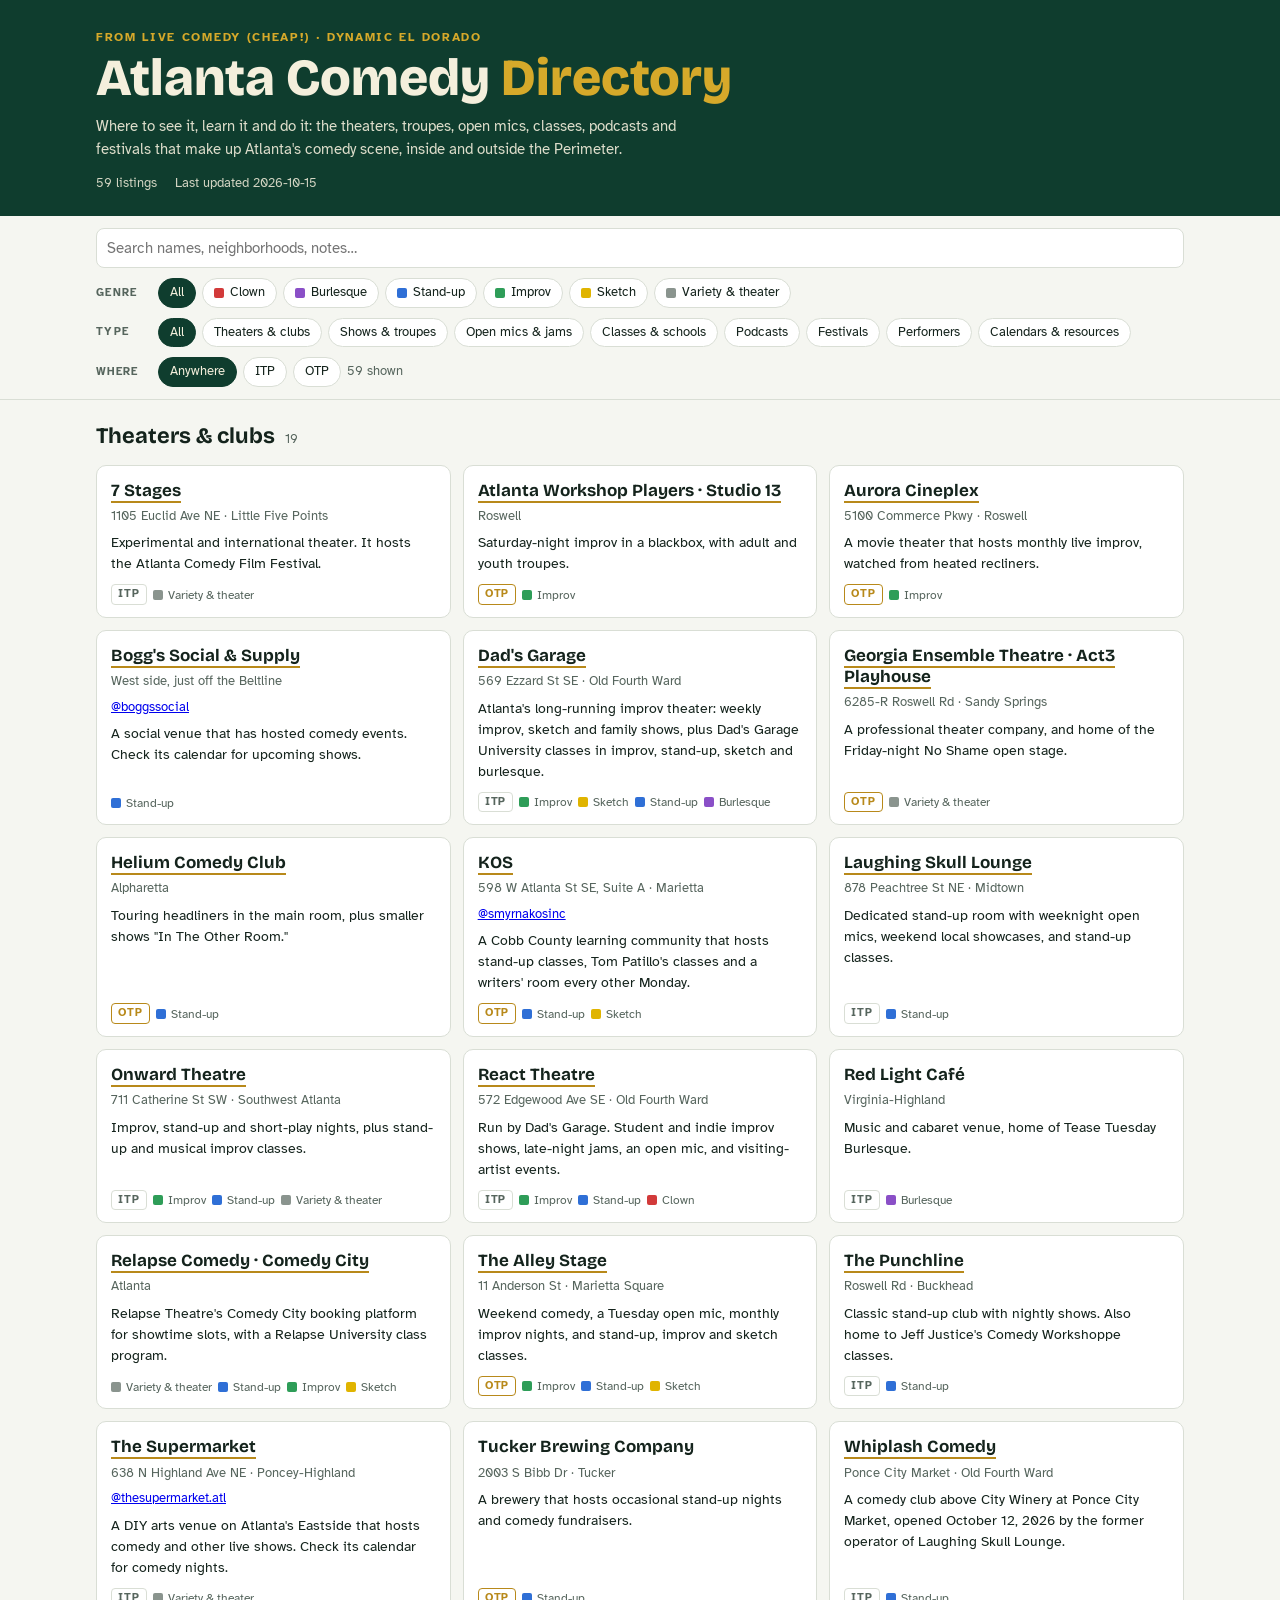
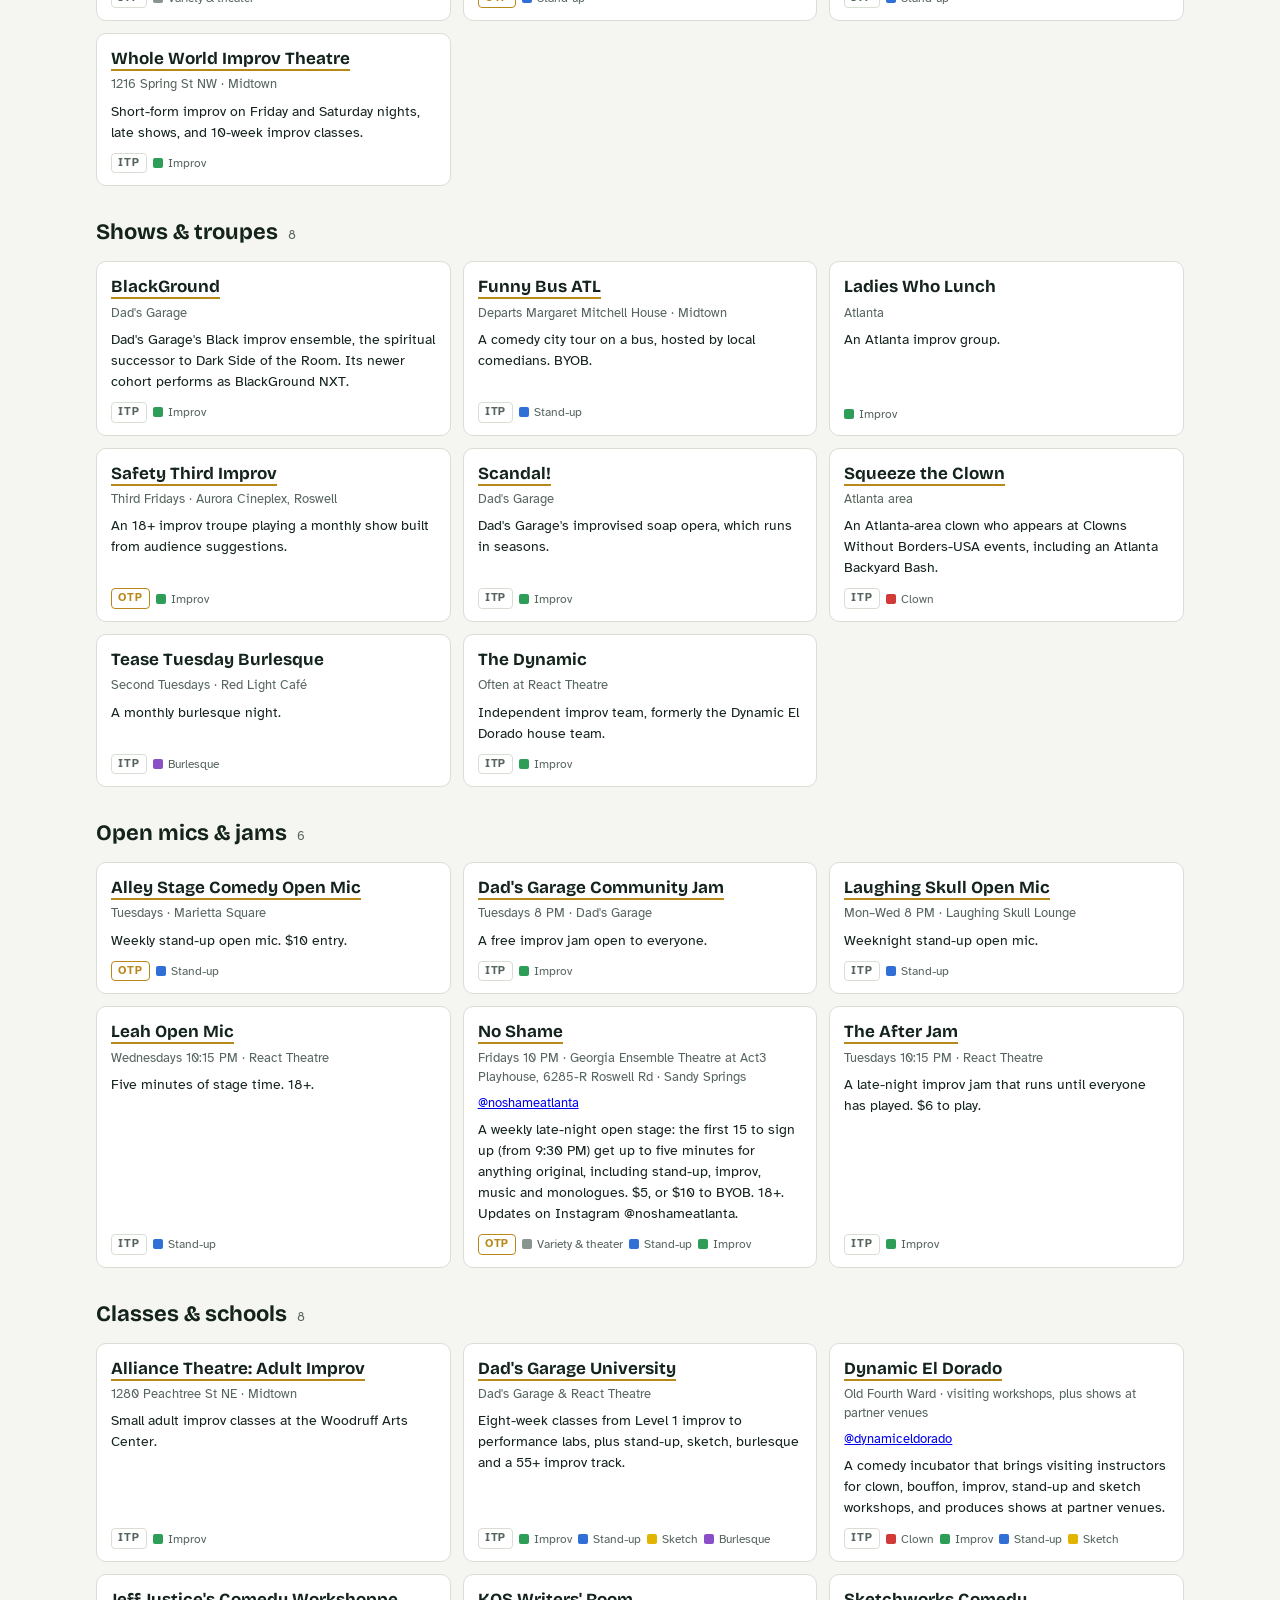
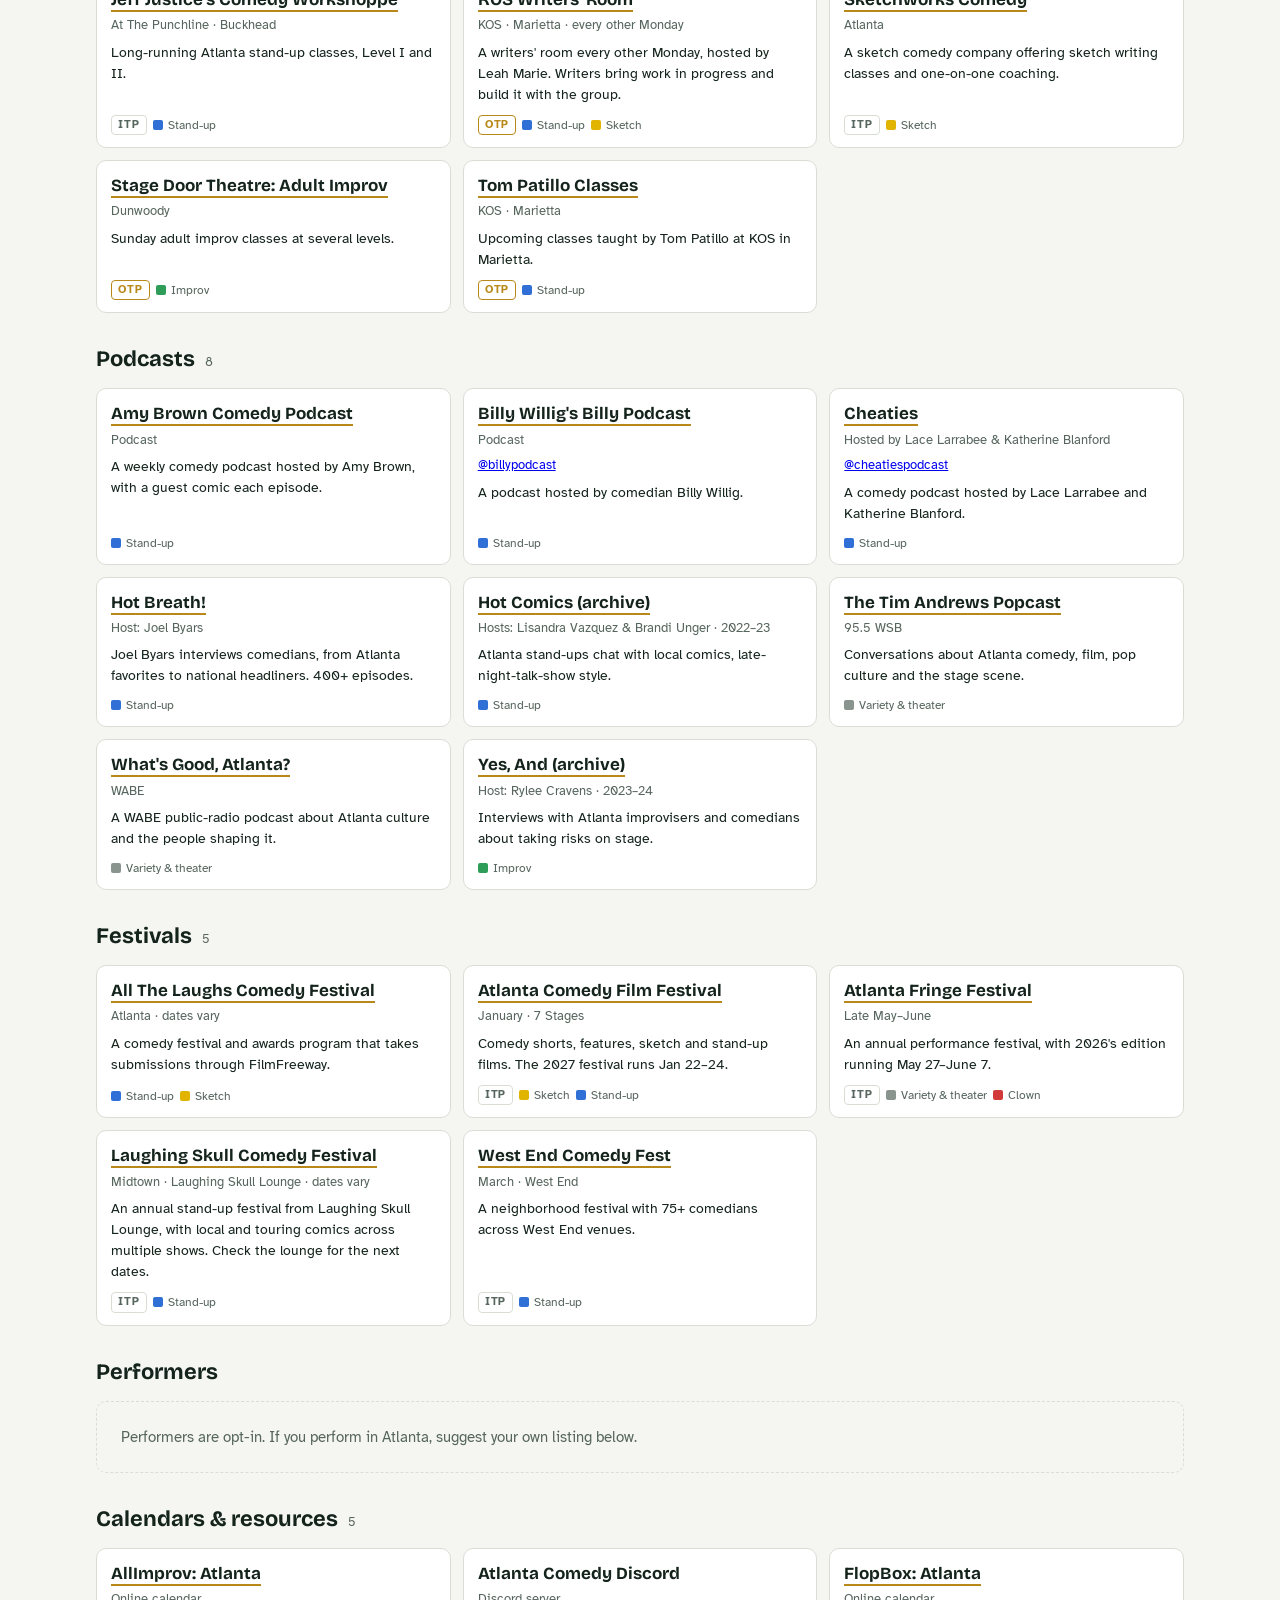
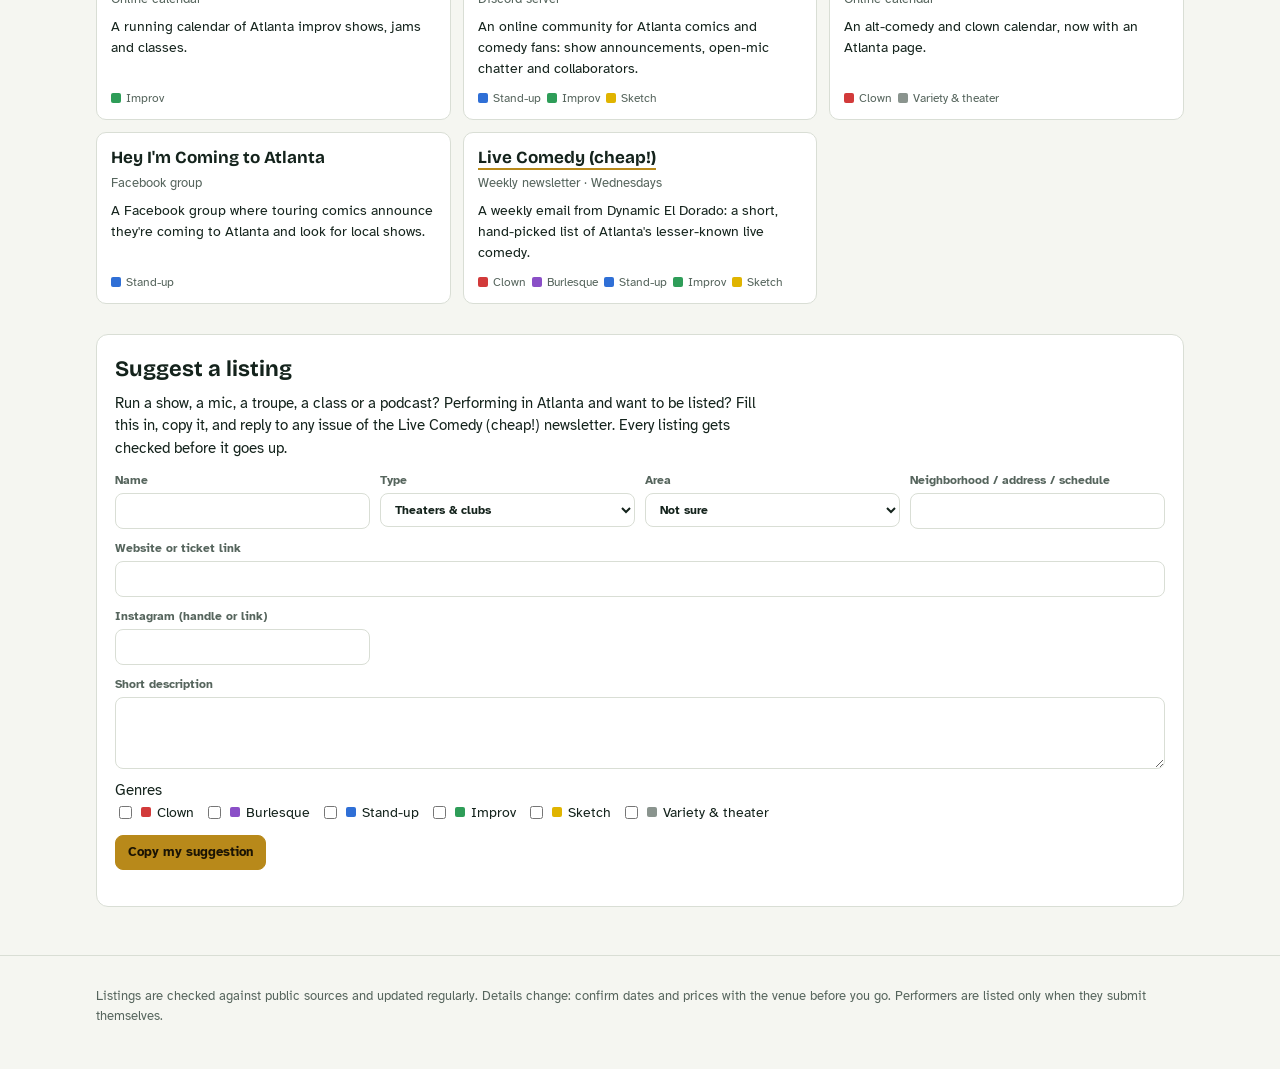
==== directory/index.html @ f703fbde "Publish Live Comedy Guide and Atlanta Comedy Directory Co-Authored-By: Claude Opus 5.5 <noreply@anth" ====
<!doctype html><html><head><meta charset=utf8><meta name=viewport content="width=device-width,initial-scale=1,viewport-fit=cover"><style>:root{color-scheme:light;box-sizing:border-box;padding-top:env(safe-area-inset-top,0px);padding-bottom:env(safe-area-inset-bottom,0px)}html{scroll-padding-top:env(safe-area-inset-top,0px)}body{margin:0;padding:0;font:14px -apple-system,BlinkMacSystemFont,sans-serif;background:#fff;color:#000}img{max-width:100%}[hidden]:not([hidden=until-found i]){display:none!important}</style></head><body>
<title>Atlanta Comedy Directory</title>
<style id="dir-css">
/* Layout: masthead + sticky filter bar + responsive card grid; owner-only editor drawer */
:root{
  --bg:#f5f6f1; --surface:#ffffff; --fg:#14231c; --muted:#56655d; --line:#d9ded5;
  --green:#0f3d2e; --gold:#b8891a; --gold-hi:#d6a92a; --on-green:#f4efdc;
  --clown:#d23a3a; --burlesque:#8a4fc7; --standup:#2f6fd6; --improv:#2e9d58; --sketch:#e0b400; --other:#8a948e;
  --display:"Bricolage Grotesque", "Arial Narrow", Arial, sans-serif;
  --body:"Atkinson Hyperlegible", system-ui, -apple-system, "Segoe UI", sans-serif;
}
@media (prefers-color-scheme: dark){:root:not([data-theme="light"]){
  --bg:#0c1712; --surface:#13221b; --fg:#e6ebe4; --muted:#9aa89f; --line:#24362d;
  --green:#163f30; --gold:#d6a92a; --gold-hi:#e8bf47; --on-green:#f4efdc; --other:#6f7a74; color-scheme:dark}}
:root[data-theme="dark"]{
  --bg:#0c1712; --surface:#13221b; --fg:#e6ebe4; --muted:#9aa89f; --line:#24362d;
  --green:#163f30; --gold:#d6a92a; --gold-hi:#e8bf47; --on-green:#f4efdc; --other:#6f7a74; color-scheme:dark}
*{box-sizing:border-box}
body{background:var(--bg);color:var(--fg);font-family:var(--body);font-size:15px;line-height:1.5}
.wrap{max-width:1120px;margin:0 auto;padding-inline:16px}
header.mast{background:var(--green);color:var(--on-green);padding-block:28px 22px}
.eyebrow{font-size:12px;letter-spacing:.14em;text-transform:uppercase;color:var(--gold-hi);font-weight:700}
h1{font-family:var(--display);font-weight:800;font-size:clamp(30px,6vw,52px);line-height:1.02;margin:6px 0 10px;text-wrap:balance;color:var(--on-green)}
h1 span{color:var(--gold-hi)}
.lede{max-width:62ch;margin:0;color:var(--on-green);opacity:.9}
.mast-meta{display:flex;flex-wrap:wrap;gap:8px 18px;margin-top:14px;font-size:13px;opacity:.85}
.bar{position:sticky;top:env(safe-area-inset-top,0px);z-index:5;background:var(--bg);border-bottom:1px solid var(--line);padding-block:12px}
.bar .wrap{display:flex;flex-direction:column;gap:10px}
.row{display:flex;flex-wrap:wrap;gap:6px;align-items:center}
.row label.lbl{font-size:11px;letter-spacing:.12em;text-transform:uppercase;color:var(--muted);font-weight:700;margin-right:4px;min-width:52px}
input[type=search],input[type=text],input[type=url],select,textarea{font:inherit;color:var(--fg);background:var(--surface);border:1px solid var(--line);border-radius:8px;padding:8px 10px;width:100%}
input:focus-visible,select:focus-visible,textarea:focus-visible,button:focus-visible{outline:2px solid var(--gold);outline-offset:2px}
.chip{font:inherit;font-size:13px;border:1px solid var(--line);background:var(--surface);color:var(--fg);border-radius:999px;padding:4px 11px;cursor:pointer;display:inline-flex;align-items:center;gap:6px}
.chip[aria-pressed="true"]{background:var(--green);color:var(--on-green);border-color:var(--green)}
.sq{width:10px;height:10px;border-radius:2px;display:inline-block;flex:none}
.count{font-size:13px;color:var(--muted)}
main{padding-block:20px 48px}
.group{margin-bottom:30px}
.group h2{font-family:var(--display);font-size:22px;margin:0 0 12px;display:flex;align-items:baseline;gap:10px}
.group h2 small{font-family:var(--body);font-size:13px;color:var(--muted);font-weight:400}
.grid{display:grid;grid-template-columns:repeat(auto-fill,minmax(270px,1fr));gap:12px}
.card{background:var(--surface);border:1px solid var(--line);border-radius:10px;padding:14px 14px 12px;display:flex;flex-direction:column;gap:6px;min-width:0}
.card h3{margin:0;font-size:17px;line-height:1.25;font-family:var(--display);font-weight:700}
.card h3 a{color:inherit;text-decoration:none;border-bottom:2px solid var(--gold)}
.card h3 a:hover{color:var(--gold)}
.where{font-size:13px;color:var(--muted)}
.note{margin:0;font-size:14px}
.tags{display:flex;flex-wrap:wrap;gap:6px;margin-top:auto;padding-top:4px}
.tag{font-size:12px;display:inline-flex;align-items:center;gap:5px;color:var(--muted)}
.area{font-size:11px;font-weight:700;letter-spacing:.08em;padding:1px 6px;border-radius:4px;border:1px solid var(--line);color:var(--muted)}
.area.otp{border-color:var(--gold);color:var(--gold)}
.own{display:flex;gap:8px;margin-top:6px}
.btn{font:inherit;font-size:13px;border-radius:8px;padding:7px 12px;border:1px solid var(--line);background:var(--surface);color:var(--fg);cursor:pointer}
.btn.primary{background:var(--green);color:var(--on-green);border-color:var(--green)}
.btn.gold{background:var(--gold);color:#1b1404;border-color:var(--gold);font-weight:700}
.btn.link{border:none;background:none;padding:2px 0;text-decoration:underline;color:var(--muted)}
.empty{padding:24px;border:1px dashed var(--line);border-radius:10px;color:var(--muted)}
section.suggest{background:var(--surface);border:1px solid var(--line);border-radius:12px;padding:18px;margin-top:10px}
section.suggest h2{font-family:var(--display);margin:0 0 6px;font-size:22px}
.form{display:grid;grid-template-columns:repeat(auto-fit,minmax(220px,1fr));gap:10px;margin-top:12px}
.form .full{grid-column:1/-1}
.form label{font-size:12px;font-weight:700;color:var(--muted);display:flex;flex-direction:column;gap:4px}
.checks{display:flex;flex-wrap:wrap;gap:10px;font-size:14px}
.checks label{flex-direction:row;align-items:center;gap:6px;font-weight:400;color:var(--fg);font-size:14px}
pre.out{white-space:pre-wrap;background:var(--bg);border:1px solid var(--line);border-radius:8px;padding:10px;font-size:13px;margin:10px 0 0}
.ownerbar{background:var(--gold);color:#1b1404}
.ownerbar .wrap{display:flex;flex-wrap:wrap;gap:10px;align-items:center;justify-content:space-between;padding-block:8px;font-size:14px}
.status{font-size:13px;color:var(--muted);min-height:1.4em}
footer{border-top:1px solid var(--line);padding-block:18px 30px;font-size:13px;color:var(--muted)}
@media (prefers-reduced-motion: reduce){*{transition:none!important}}
</style>
<link rel="stylesheet" href="https://fonts.googleapis.com/css2?family=Atkinson+Hyperlegible:wght@400;700&family=Bricolage+Grotesque:opsz,wght@12..96,700;12..96,800&display=swap">
<div id="dir-root"></div>
<script type="application/json" id="dir-data">{"updated": "2026-10-15", "items": [{"id": "dads-garage", "name": "Dad's Garage", "type": "venue", "area": "ITP", "where": "569 Ezzard St SE · Old Fourth Ward", "url": "https://www.dadsgarage.com", "note": "Atlanta's long-running improv theater: weekly improv, sketch and family shows, plus Dad's Garage University classes in improv, stand-up, sketch and burlesque.", "genres": ["improv", "sketch", "standup", "burlesque"], "ig": ""}, {"id": "react-theatre", "name": "React Theatre", "type": "venue", "area": "ITP", "where": "572 Edgewood Ave SE · Old Fourth Ward", "url": "https://www.dadsgarage.com/react-calendar", "note": "Run by Dad's Garage. Student and indie improv shows, late-night jams, an open mic, and visiting-artist events.", "genres": ["improv", "standup", "clown"], "ig": ""}, {"id": "whole-world", "name": "Whole World Improv Theatre", "type": "venue", "area": "ITP", "where": "1216 Spring St NW · Midtown", "url": "https://www.wholeworldtheatre.com", "note": "Short-form improv on Friday and Saturday nights, late shows, and 10-week improv classes.", "genres": ["improv"], "ig": ""}, {"id": "laughing-skull", "name": "Laughing Skull Lounge", "type": "venue", "area": "ITP", "where": "878 Peachtree St NE · Midtown", "url": "https://www.laughingskulllounge.com", "note": "Dedicated stand-up room with weeknight open mics, weekend local showcases, and stand-up classes.", "genres": ["standup"], "ig": ""}, {"id": "punchline", "name": "The Punchline", "type": "venue", "area": "ITP", "where": "Roswell Rd · Buckhead", "url": "https://www.punchline.com", "note": "Classic stand-up club with nightly shows. Also home to Jeff Justice's Comedy Workshoppe classes.", "genres": ["standup"], "ig": ""}, {"id": "helium", "name": "Helium Comedy Club", "type": "venue", "area": "OTP", "where": "Alpharetta", "url": "https://atlanta.heliumcomedy.com", "note": "Touring headliners in the main room, plus smaller shows \"In The Other Room.\"", "genres": ["standup"], "ig": ""}, {"id": "onward", "name": "Onward Theatre", "type": "venue", "area": "ITP", "where": "711 Catherine St SW · Southwest Atlanta", "url": "https://onwardtheatre.org", "note": "Improv, stand-up and short-play nights, plus stand-up and musical improv classes.", "genres": ["improv", "standup", "variety"], "ig": ""}, {"id": "alley-stage", "name": "The Alley Stage", "type": "venue", "area": "OTP", "where": "11 Anderson St · Marietta Square", "url": "https://www.alleystage.org", "note": "Weekend comedy, a Tuesday open mic, monthly improv nights, and stand-up, improv and sketch classes.", "genres": ["improv", "standup", "sketch"], "ig": ""}, {"id": "awp", "name": "Atlanta Workshop Players · Studio 13", "type": "venue", "area": "OTP", "where": "Roswell", "url": "https://www.atlantaworkshopplayers.com", "note": "Saturday-night improv in a blackbox, with adult and youth troupes.", "genres": ["improv"], "ig": ""}, {"id": "aurora-cineplex", "name": "Aurora Cineplex", "type": "venue", "area": "OTP", "where": "5100 Commerce Pkwy · Roswell", "url": "https://linktr.ee/auroracineplex", "note": "A movie theater that hosts monthly live improv, watched from heated recliners.", "genres": ["improv"], "ig": ""}, {"id": "7-stages", "name": "7 Stages", "type": "venue", "area": "ITP", "where": "1105 Euclid Ave NE · Little Five Points", "url": "https://www.7stages.org", "note": "Experimental and international theater. It hosts the Atlanta Comedy Film Festival.", "genres": ["variety"], "ig": ""}, {"id": "red-light", "name": "Red Light Café", "type": "venue", "area": "ITP", "where": "Virginia-Highland", "url": "", "note": "Music and cabaret venue, home of Tease Tuesday Burlesque.", "genres": ["burlesque"], "ig": ""}, {"id": "tucker-brewing", "name": "Tucker Brewing Company", "type": "venue", "area": "OTP", "where": "2003 S Bibb Dr · Tucker", "url": "", "note": "A brewery that hosts occasional stand-up nights and comedy fundraisers.", "genres": ["standup"], "ig": ""}, {"id": "safety-third", "name": "Safety Third Improv", "type": "show", "area": "OTP", "where": "Third Fridays · Aurora Cineplex, Roswell", "url": "https://www.safetythirdimprov.com", "note": "An 18+ improv troupe playing a monthly show built from audience suggestions.", "genres": ["improv"], "ig": ""}, {"id": "blackground", "name": "BlackGround", "type": "show", "area": "ITP", "where": "Dad's Garage", "url": "https://www.dadsgarage.com/shows", "note": "Dad's Garage's Black improv ensemble, the spiritual successor to Dark Side of the Room. Its newer cohort performs as BlackGround NXT.", "genres": ["improv"], "ig": ""}, {"id": "the-dynamic", "name": "The Dynamic", "type": "show", "area": "ITP", "where": "Often at React Theatre", "url": "", "note": "Independent improv team, formerly the Dynamic El Dorado house team.", "genres": ["improv"], "ig": ""}, {"id": "scandal", "name": "Scandal!", "type": "show", "area": "ITP", "where": "Dad's Garage", "url": "https://www.dadsgarage.com/shows", "note": "Dad's Garage's improvised soap opera, which runs in seasons.", "genres": ["improv"], "ig": ""}, {"id": "funny-bus", "name": "Funny Bus ATL", "type": "show", "area": "ITP", "where": "Departs Margaret Mitchell House · Midtown", "url": "https://www.funnybus.net/atlanta", "note": "A comedy city tour on a bus, hosted by local comedians. BYOB.", "genres": ["standup"], "ig": ""}, {"id": "tease-tuesday", "name": "Tease Tuesday Burlesque", "type": "show", "area": "ITP", "where": "Second Tuesdays · Red Light Café", "url": "", "note": "A monthly burlesque night.", "genres": ["burlesque"], "ig": ""}, {"id": "squeeze-clown", "name": "Squeeze the Clown", "type": "show", "area": "ITP", "where": "Atlanta area", "url": "http://www.squeezetheclown.com", "note": "An Atlanta-area clown who appears at Clowns Without Borders-USA events, including an Atlanta Backyard Bash.", "genres": ["clown"], "ig": ""}, {"id": "ded", "name": "Dynamic El Dorado", "type": "classes", "area": "ITP", "where": "Old Fourth Ward · visiting workshops, plus shows at partner venues", "url": "https://dynamiceldorado.com", "note": "A comedy incubator that brings visiting instructors for clown, bouffon, improv, stand-up and sketch workshops, and produces shows at partner venues.", "genres": ["clown", "improv", "standup", "sketch"], "ig": "@dynamiceldorado"}, {"id": "dads-garage-u", "name": "Dad's Garage University", "type": "classes", "area": "ITP", "where": "Dad's Garage & React Theatre", "url": "https://dads-garage.coursestorm.com/browse", "note": "Eight-week classes from Level 1 improv to performance labs, plus stand-up, sketch, burlesque and a 55+ improv track.", "genres": ["improv", "standup", "sketch", "burlesque"], "ig": ""}, {"id": "jeff-justice", "name": "Jeff Justice's Comedy Workshoppe", "type": "classes", "area": "ITP", "where": "At The Punchline · Buckhead", "url": "https://comedyworkshoppe.com", "note": "Long-running Atlanta stand-up classes, Level I and II.", "genres": ["standup"], "ig": ""}, {"id": "sketchworks", "name": "Sketchworks Comedy", "type": "classes", "area": "ITP", "where": "Atlanta", "url": "https://www.sketchworkscomedy.com", "note": "A sketch comedy company offering sketch writing classes and one-on-one coaching.", "genres": ["sketch"], "ig": ""}, {"id": "alliance-improv", "name": "Alliance Theatre: Adult Improv", "type": "classes", "area": "ITP", "where": "1280 Peachtree St NE · Midtown", "url": "https://www.alliancetheatre.org/education/class/improv-i", "note": "Small adult improv classes at the Woodruff Arts Center.", "genres": ["improv"], "ig": ""}, {"id": "stage-door", "name": "Stage Door Theatre: Adult Improv", "type": "classes", "area": "OTP", "where": "Dunwoody", "url": "https://stagedoortheatrega.org/adult-improv-classes/", "note": "Sunday adult improv classes at several levels.", "genres": ["improv"], "ig": ""}, {"id": "community-jam", "name": "Dad's Garage Community Jam", "type": "openmic", "area": "ITP", "where": "Tuesdays 8 PM · Dad's Garage", "url": "https://www.dadsgarage.com/shows", "note": "A free improv jam open to everyone.", "genres": ["improv"], "ig": ""}, {"id": "after-jam", "name": "The After Jam", "type": "openmic", "area": "ITP", "where": "Tuesdays 10:15 PM · React Theatre", "url": "https://www.dadsgarage.com/react-calendar", "note": "A late-night improv jam that runs until everyone has played. $6 to play.", "genres": ["improv"], "ig": ""}, {"id": "leah-mic", "name": "Leah Open Mic", "type": "openmic", "area": "ITP", "where": "Wednesdays 10:15 PM · React Theatre", "url": "https://www.dadsgarage.com/react-calendar", "note": "Five minutes of stage time. 18+.", "genres": ["standup"], "ig": ""}, {"id": "skull-mic", "name": "Laughing Skull Open Mic", "type": "openmic", "area": "ITP", "where": "Mon–Wed 8 PM · Laughing Skull Lounge", "url": "https://www.laughingskulllounge.com", "note": "Weeknight stand-up open mic.", "genres": ["standup"], "ig": ""}, {"id": "alley-mic", "name": "Alley Stage Comedy Open Mic", "type": "openmic", "area": "OTP", "where": "Tuesdays · Marietta Square", "url": "https://www.alleystage.org/events/80422", "note": "Weekly stand-up open mic. $10 entry.", "genres": ["standup"], "ig": ""}, {"id": "popcast", "name": "The Tim Andrews Popcast", "type": "podcast", "area": "", "where": "95.5 WSB", "url": "https://wsbradio.com/onair/popcast", "note": "Conversations about Atlanta comedy, film, pop culture and the stage scene.", "genres": ["variety"], "ig": ""}, {"id": "yes-and", "name": "Yes, And (archive)", "type": "podcast", "area": "", "where": "Host: Rylee Cravens · 2023–24", "url": "https://yesandpod.podbean.com", "note": "Interviews with Atlanta improvisers and comedians about taking risks on stage.", "genres": ["improv"], "ig": ""}, {"id": "hot-comics", "name": "Hot Comics (archive)", "type": "podcast", "area": "", "where": "Hosts: Lisandra Vazquez & Brandi Unger · 2022–23", "url": "https://podcasts.apple.com/us/podcast/hot-comics/id1613648867", "note": "Atlanta stand-ups chat with local comics, late-night-talk-show style.", "genres": ["standup"], "ig": ""}, {"id": "acff", "name": "Atlanta Comedy Film Festival", "type": "festival", "area": "ITP", "where": "January · 7 Stages", "url": "https://filmfreeway.com/AtlantaComedyFilmFestival", "note": "Comedy shorts, features, sketch and stand-up films. The 2027 festival runs Jan 22–24.", "genres": ["sketch", "standup"], "ig": ""}, {"id": "west-end-fest", "name": "West End Comedy Fest", "type": "festival", "area": "ITP", "where": "March · West End", "url": "https://www.westendcomedyfest.com", "note": "A neighborhood festival with 75+ comedians across West End venues.", "genres": ["standup"], "ig": ""}, {"id": "atl-fringe", "name": "Atlanta Fringe Festival", "type": "festival", "area": "ITP", "where": "Late May–June", "url": "https://atlantafringe.org", "note": "An annual performance festival, with 2026's edition running May 27–June 7.", "genres": ["variety", "clown"], "ig": ""}, {"id": "allimprov", "name": "AllImprov: Atlanta", "type": "resource", "area": "", "where": "Online calendar", "url": "https://allimprov.com/atlanta/", "note": "A running calendar of Atlanta improv shows, jams and classes.", "genres": ["improv"], "ig": ""}, {"id": "flopbox", "name": "FlopBox: Atlanta", "type": "resource", "area": "", "where": "Online calendar", "url": "https://flopbox.net/city/atlanta", "note": "An alt-comedy and clown calendar, now with an Atlanta page.", "genres": ["clown", "variety"], "ig": ""}, {"id": "lcc", "name": "Live Comedy (cheap!)", "type": "resource", "area": "", "where": "Weekly newsletter · Wednesdays", "url": "https://dynamiceldorado.com", "note": "A weekly email from Dynamic El Dorado: a short, hand-picked list of Atlanta's lesser-known live comedy.", "genres": ["clown", "burlesque", "standup", "improv", "sketch"], "ig": ""}, {"id": "no-shame", "name": "No Shame", "type": "openmic", "area": "OTP", "where": "Fridays 10 PM · Georgia Ensemble Theatre at Act3 Playhouse, 6285-R Roswell Rd · Sandy Springs", "url": "https://get.org/noshame/", "note": "A weekly late-night open stage: the first 15 to sign up (from 9:30 PM) get up to five minutes for anything original, including stand-up, improv, music and monologues. $5, or $10 to BYOB. 18+. Updates on Instagram @noshameatlanta.", "genres": ["variety", "standup", "improv"], "ig": "@noshameatlanta"}, {"id": "georgia-ensemble", "name": "Georgia Ensemble Theatre · Act3 Playhouse", "type": "venue", "area": "OTP", "where": "6285-R Roswell Rd · Sandy Springs", "url": "https://get.org", "note": "A professional theater company, and home of the Friday-night No Shame open stage.", "genres": ["variety"], "ig": ""}, {"id": "kos", "name": "KOS", "type": "venue", "area": "OTP", "where": "598 W Atlanta St SE, Suite A · Marietta", "url": "https://www.koscobb.org/", "ig": "@smyrnakosinc", "note": "A Cobb County learning community that hosts stand-up classes, Tom Patillo's classes and a writers' room every other Monday.", "genres": ["standup", "sketch"]}, {"id": "the-supermarket", "name": "The Supermarket", "type": "venue", "area": "ITP", "where": "638 N Highland Ave NE · Poncey-Highland", "url": "https://www.thesupermarketatl.com/", "ig": "@thesupermarket.atl", "note": "A DIY arts venue on Atlanta's Eastside that hosts comedy and other live shows. Check its calendar for comedy nights.", "genres": ["variety"]}, {"id": "boggs-social", "name": "Bogg's Social & Supply", "type": "venue", "area": "", "where": "West side, just off the Beltline", "url": "https://www.boggssocial.com/", "ig": "@boggssocial", "note": "A social venue that has hosted comedy events. Check its calendar for upcoming shows.", "genres": ["standup"]}, {"id": "whiplash", "name": "Whiplash Comedy", "type": "venue", "area": "ITP", "where": "Ponce City Market · Old Fourth Ward", "url": "https://www.whiplashcomedy.com/", "ig": "", "note": "A comedy club above City Winery at Ponce City Market, opened October 12, 2026 by the former operator of Laughing Skull Lounge.", "genres": ["standup"]}, {"id": "tom-patillo", "name": "Tom Patillo Classes", "type": "classes", "area": "OTP", "where": "KOS · Marietta", "url": "https://www.koscobb.org/", "ig": "", "note": "Upcoming classes taught by Tom Patillo at KOS in Marietta.", "genres": ["standup"]}, {"id": "kos-writers-room", "name": "KOS Writers' Room", "type": "classes", "area": "OTP", "where": "KOS · Marietta · every other Monday", "url": "https://www.koscobb.org/", "ig": "", "note": "A writers' room every other Monday, hosted by Leah Marie. Writers bring work in progress and build it with the group.", "genres": ["standup", "sketch"]}, {"id": "ladies-who-lunch", "name": "Ladies Who Lunch", "type": "show", "area": "", "where": "Atlanta", "url": "", "ig": "", "note": "An Atlanta improv group.", "genres": ["improv"]}, {"id": "laughing-skull-fest", "name": "Laughing Skull Comedy Festival", "type": "festival", "area": "ITP", "where": "Midtown · Laughing Skull Lounge · dates vary", "url": "https://www.laughingskulllounge.com", "ig": "", "note": "An annual stand-up festival from Laughing Skull Lounge, with local and touring comics across multiple shows. Check the lounge for the next dates.", "genres": ["standup"]}, {"id": "all-the-laughs", "name": "All The Laughs Comedy Festival", "type": "festival", "area": "", "where": "Atlanta · dates vary", "url": "https://filmfreeway.com/AllTheLaughsComedyAwards", "ig": "", "note": "A comedy festival and awards program that takes submissions through FilmFreeway.", "genres": ["standup", "sketch"]}, {"id": "billy-willig-podcast", "name": "Billy Willig's Billy Podcast", "type": "podcast", "area": "", "where": "Podcast", "url": "https://www.instagram.com/billypodcast/", "ig": "@billypodcast", "note": "A podcast hosted by comedian Billy Willig.", "genres": ["standup"]}, {"id": "whats-good-atlanta", "name": "What's Good, Atlanta?", "type": "podcast", "area": "", "where": "WABE", "url": "https://www.wabe.org/podcasts/whatsgoodatlanta/whats-good-atlanta/", "ig": "", "note": "A WABE public-radio podcast about Atlanta culture and the people shaping it.", "genres": ["variety"]}, {"id": "cheaties", "name": "Cheaties", "type": "podcast", "area": "", "where": "Hosted by Lace Larrabee & Katherine Blanford", "url": "https://search.podderapp.com/podcast/cheaties-with-lace-larrabee-and-katherine-blanford", "ig": "@cheatiespodcast", "note": "A comedy podcast hosted by Lace Larrabee and Katherine Blanford.", "genres": ["standup"]}, {"id": "amy-brown-podcast", "name": "Amy Brown Comedy Podcast", "type": "podcast", "area": "", "where": "Podcast", "url": "https://amybrowncomedy.com/podcast", "ig": "", "note": "A weekly comedy podcast hosted by Amy Brown, with a guest comic each episode.", "genres": ["standup"]}, {"id": "hey-im-coming-atl", "name": "Hey I'm Coming to Atlanta", "type": "resource", "area": "", "where": "Facebook group", "url": "", "ig": "", "note": "A Facebook group where touring comics announce they're coming to Atlanta and look for local shows.", "genres": ["standup"]}, {"id": "atl-comedy-discord", "name": "Atlanta Comedy Discord", "type": "resource", "area": "", "where": "Discord server", "url": "", "ig": "", "note": "An online community for Atlanta comics and comedy fans: show announcements, open-mic chatter and collaborators.", "genres": ["standup", "improv", "sketch"]}, {"id": "hot-breath", "name": "Hot Breath!", "type": "podcast", "area": "", "where": "Host: Joel Byars", "url": "https://hotbreath.beehiiv.com", "ig": "", "note": "Joel Byars interviews comedians, from Atlanta favorites to national headliners. 400+ episodes.", "genres": ["standup"]}, {"id": "relapse-comedy", "name": "Relapse Comedy · Comedy City", "type": "venue", "area": "", "where": "Atlanta", "url": "https://relapsecomedy.com/Home", "ig": "", "note": "Relapse Theatre's Comedy City booking platform for showtime slots, with a Relapse University class program.", "genres": ["variety", "standup", "improv", "sketch"]}]}</script>
<script id="dir-app">
(function(){
  var GENRES=[["clown","Clown","--clown"],["burlesque","Burlesque","--burlesque"],["standup","Stand-up","--standup"],["improv","Improv","--improv"],["sketch","Sketch","--sketch"],["variety","Variety & theater","--other"]];
  var TYPES=[["venue","Theaters & clubs"],["show","Shows & troupes"],["openmic","Open mics & jams"],["classes","Classes & schools"],["podcast","Podcasts"],["festival","Festivals"],["performer","Performers"],["resource","Calendars & resources"]];
  var data; try{data=JSON.parse(document.getElementById("dir-data").textContent)}catch(e){data={updated:"",items:[]}}
  var state={q:"",genre:null,type:null,area:null,owner:false,dirty:false,editing:null,canSubmit:false,showInbox:false,pending:[],names:{}};
  var dbApi=null,userApi=null,myId=null;
  var root=document.getElementById("dir-root");
  function gColor(g){for(var i=0;i<GENRES.length;i++)if(GENRES[i][0]===g)return "var("+GENRES[i][2]+")";return "var(--other)"}
  function gName(g){for(var i=0;i<GENRES.length;i++)if(GENRES[i][0]===g)return GENRES[i][1];return g}
  function el(tag,attrs,kids){var n=document.createElement(tag);if(attrs)for(var k in attrs){if(k==="text")n.textContent=attrs[k];else if(k==="on")for(var ev in attrs.on)n.addEventListener(ev,attrs.on[ev]);else n.setAttribute(k,attrs[k])}(kids||[]).forEach(function(c){if(c)n.appendChild(typeof c==="string"?document.createTextNode(c):c)});return n}
  function sq(g){var s=el("span",{class:"sq","aria-hidden":"true"});s.style.background=gColor(g);return s}
  function matches(it){
    if(state.genre&&(it.genres||[]).indexOf(state.genre)<0)return false;
    if(state.type&&it.type!==state.type)return false;
    if(state.area&&it.area!==state.area)return false;
    if(state.q){var hay=(it.name+" "+(it.where||"")+" "+(it.note||"")+" "+(it.genres||[]).join(" ")).toLowerCase();if(hay.indexOf(state.q.toLowerCase())<0)return false}
    return true}
  function chip(label,pressed,onclick,g){var c=el("button",{class:"chip",type:"button","aria-pressed":pressed?"true":"false",on:{click:onclick}},[g?sq(g):null,label]);return c}
  function render(){
    root.textContent="";
    if(state.owner){root.appendChild(el("div",{class:"ownerbar"},[el("div",{class:"wrap"},[
      el("span",{text:state.dirty?"You have unpublished changes.":"Owner mode: add, edit or remove listings, then publish."}),
      el("span",{class:"row"},[dbApi?el("button",{class:"btn",type:"button",on:{click:function(){state.showInbox=!state.showInbox;render()}}},["Inbox ("+state.pending.length+")"]):null,el("button",{class:"btn",type:"button",on:{click:function(){openEditor(null)}}},["Add listing"]),
        el("button",{class:"btn primary",type:"button",id:"pubbtn",on:{click:publishNow}},[state.dirty?"Publish changes":"Published"])])])]))}
    if(state.owner&&state.showInbox)root.appendChild(inboxSection());
    var mast=el("header",{class:"mast"},[el("div",{class:"wrap"},[
      el("div",{class:"eyebrow",text:"From Live Comedy (cheap!) · Dynamic El Dorado"}),
      el("h1",{},["Atlanta Comedy ",el("span",{text:"Directory"})]),
      el("p",{class:"lede",text:"Where to see it, learn it and do it: the theaters, troupes, open mics, classes, podcasts and festivals that make up Atlanta's comedy scene, inside and outside the Perimeter."}),
      el("div",{class:"mast-meta"},[el("span",{text:data.items.length+" listings"}),el("span",{text:"Last updated "+(data.updated||"—")})])])]);
    root.appendChild(mast);
    var search=el("input",{type:"search",id:"q",placeholder:"Search names, neighborhoods, notes…","aria-label":"Search the directory",value:state.q});
    search.addEventListener("input",function(){state.q=search.value;renderResults()});
    var gRow=el("div",{class:"row"},[el("label",{class:"lbl",text:"Genre"}),chip("All",!state.genre,function(){state.genre=null;render()})]);
    GENRES.forEach(function(g){gRow.appendChild(chip(g[1],state.genre===g[0],function(){state.genre=state.genre===g[0]?null:g[0];render()},g[0]))});
    var tRow=el("div",{class:"row"},[el("label",{class:"lbl",text:"Type"}),chip("All",!state.type,function(){state.type=null;render()})]);
    TYPES.forEach(function(t){tRow.appendChild(chip(t[1],state.type===t[0],function(){state.type=state.type===t[0]?null:t[0];render()}))});
    var aRow=el("div",{class:"row"},[el("label",{class:"lbl",text:"Where"}),chip("Anywhere",!state.area,function(){state.area=null;render()}),chip("ITP",state.area==="ITP",function(){state.area=state.area==="ITP"?null:"ITP";render()}),chip("OTP",state.area==="OTP",function(){state.area=state.area==="OTP"?null:"OTP";render()}),el("span",{class:"count",id:"count"})]);
    root.appendChild(el("div",{class:"bar"},[el("div",{class:"wrap"},[search,gRow,tRow,aRow])]));
    var main=el("main",{},[el("div",{class:"wrap"},[el("div",{id:"results"}),suggestSection()])]);
    root.appendChild(main);
    root.appendChild(el("footer",{},[el("div",{class:"wrap"},[el("p",{text:"Listings are checked against public sources and updated regularly. Details change: confirm dates and prices with the venue before you go. Performers are listed only when they submit themselves."})])]));
    renderResults();
  }
  function renderResults(){
    var box=document.getElementById("results");if(!box)return;box.textContent="";
    var items=data.items.filter(matches);
    var c=document.getElementById("count");if(c)c.textContent=items.length+" shown";
    if(!data.items.length){box.appendChild(el("div",{class:"empty",text:"No listings yet. Use \"Suggest a listing\" below to add the first one."}));return}
    TYPES.forEach(function(t){
      var group=items.filter(function(i){return i.type===t[0]}).sort(function(a,b){return a.name.localeCompare(b.name)});
      if(!group.length){if(t[0]==="performer"&&!state.type&&!state.genre&&!state.q&&!state.area)box.appendChild(el("div",{class:"group"},[el("h2",{},[t[1]]),el("div",{class:"empty",text:"Performers are opt-in. If you perform in Atlanta, suggest your own listing below."})]));return}
      var grid=el("div",{class:"grid"});
      group.forEach(function(it){grid.appendChild(card(it))});
      box.appendChild(el("div",{class:"group"},[el("h2",{},[t[1],el("small",{text:group.length+""})]),grid]));
    });
    if(!items.length)box.appendChild(el("div",{class:"empty",text:"Nothing matches those filters. Clear one and try again."}));
  }
  function igHref(v){return v.indexOf("http")===0?v:"https://www.instagram.com/"+v.replace(/^@/,"")}
  function igText(v){return v.indexOf("http")===0?"Instagram":"@"+v.replace(/^@/,"")}
  function card(it){
    var title=it.url?el("a",{href:it.url,target:"_blank",rel:"noopener"},[it.name]):it.name;
    var tags=el("div",{class:"tags"});
    if(it.area)tags.appendChild(el("span",{class:"area"+(it.area==="OTP"?" otp":""),text:it.area}));
    (it.genres||[]).forEach(function(g){tags.appendChild(el("span",{class:"tag"},[sq(g),gName(g)]))});
    var kids=[el("h3",{},[title])];
    if(it.where)kids.push(el("div",{class:"where",text:it.where}));
    if(it.ig)kids.push(el("div",{class:"where"},[el("a",{href:igHref(it.ig),target:"_blank",rel:"noopener"},[igText(it.ig)])]));
    if(it.note)kids.push(el("p",{class:"note",text:it.note}));
    kids.push(tags);
    if(state.owner)kids.push(el("div",{class:"own"},[el("button",{class:"btn link",type:"button",on:{click:function(){openEditor(it)}}},["Edit"]),el("button",{class:"btn link",type:"button",on:{click:function(){removeItem(it)}}},["Remove"])]));
    return el("article",{class:"card"},kids);
  }
  function fieldset(prefix,it){
    it=it||{};
    var f=el("div",{class:"form"});
    function inp(id,label,val,type,full){var i=el("input",{id:prefix+id,type:type||"text"});i.value=val||"";f.appendChild(el("label",{class:full?"full":"",for:prefix+id},[label,i]));return i}
    var name=inp("name","Name",it.name);
    var sel=el("select",{id:prefix+"type"});TYPES.forEach(function(t){var o=el("option",{value:t[0],text:t[1]});if(it.type===t[0])o.selected=true;sel.appendChild(o)});
    f.appendChild(el("label",{for:prefix+"type"},["Type",sel]));
    var area=el("select",{id:prefix+"area"});[["","Not sure"],["ITP","ITP (inside the Perimeter)"],["OTP","OTP (outside the Perimeter)"]].forEach(function(a){var o=el("option",{value:a[0],text:a[1]});if((it.area||"")===a[0])o.selected=true;area.appendChild(o)});
    f.appendChild(el("label",{for:prefix+"area"},["Area",area]));
    var where=inp("where","Neighborhood / address / schedule",it.where);
    var url=inp("url","Website or ticket link",it.url,"url",true);
    var ig=inp("ig","Instagram (handle or link)",it.ig);
    var note=el("textarea",{id:prefix+"note",rows:"3"});note.value=it.note||"";f.appendChild(el("label",{class:"full",for:prefix+"note"},["Short description",note]));
    var checks=el("div",{class:"checks"});var boxes={};
    GENRES.forEach(function(g){var cb=el("input",{type:"checkbox",id:prefix+"g-"+g[0]});cb.checked=(it.genres||[]).indexOf(g[0])>=0;boxes[g[0]]=cb;checks.appendChild(el("label",{for:prefix+"g-"+g[0]},[cb,sq(g[0]),g[1]]))});
    f.appendChild(el("div",{class:"full"},[el("div",{class:"lbl",text:"Genres"}),checks]));
    return {node:f,read:function(){return {name:name.value.trim(),type:sel.value,area:area.value,where:where.value.trim(),url:url.value.trim(),ig:ig.value.trim(),note:note.value.trim(),genres:GENRES.map(function(g){return g[0]}).filter(function(g){return boxes[g].checked})}}};
  }
  function suggestSection(){
    var fs=fieldset("sg-");
    var out=el("pre",{class:"out",id:"sg-out",hidden:""});
    var status=el("div",{class:"status",id:"sg-status"});
    var make=el("button",{class:"btn gold",type:"button",on:{click:function(){
      var v=fs.read();if(!v.name){status.textContent="Add a name first.";return}
      var txt="LISTING SUGGESTION\nName: "+v.name+"\nType: "+v.type+"\nArea: "+(v.area||"?")+"\nWhere: "+v.where+"\nLink: "+v.url+"\nInstagram: "+v.ig+"\nGenres: "+v.genres.join(", ")+"\nAbout: "+v.note;
      out.textContent=txt;out.hidden=false;
      if(navigator.clipboard&&navigator.clipboard.writeText){navigator.clipboard.writeText(txt).then(function(){status.textContent="Copied. Paste it into a reply to the Live Comedy (cheap!) newsletter and we'll add it."},function(){status.textContent="Select the text above and copy it, then paste it into a reply to the newsletter."})}else{status.textContent="Select the text above and copy it, then paste it into a reply to the newsletter."}
    }}},["Copy my suggestion"]);
    var direct=el("button",{class:"btn primary",type:"button",id:"sg-direct",on:{click:function(){
      var v=fs.read();if(!v.name){status.textContent="Add a name first.";return}
      direct.disabled=true;status.textContent="Sending…";
      var body=Object.assign({},v,{status:"pending",submittedAt:new Date().toISOString(),submitter:myId||""});
      dbApi.collection("submissions").doc(slug(v.name)+"-"+Date.now()).set(body).then(function(){status.textContent="Sent. It's in the review inbox now.";direct.disabled=false},function(err){direct.disabled=false;status.textContent=(err&&(err.code==="invalid_argument"||err.code==="not_granted"))?"Your access level can't submit directly. Use Copy instead and reply to the newsletter.":"Couldn't send ("+((err&&err.code)||"error")+"). Try Copy instead."});
    }}},["Submit for review"]);
    if(!state.canSubmit)direct.hidden=true;
    return el("section",{class:"suggest",id:"suggest"},[el("h2",{text:"Suggest a listing"}),
      el("p",{style:"margin:0;max-width:65ch",text:state.canSubmit?"Run a show, a mic, a troupe, a class or a podcast? Fill this in and submit it for review. Every listing gets checked before it goes up.":"Run a show, a mic, a troupe, a class or a podcast? Performing in Atlanta and want to be listed? Fill this in, copy it, and reply to any issue of the Live Comedy (cheap!) newsletter. Every listing gets checked before it goes up."}),
      fs.node,el("div",{class:"row",style:"margin-top:12px"},[direct,make]),out,status]);
  }
  function inboxSection(){
    var sec=el("section",{class:"suggest",id:"inbox",style:"margin:16px auto;max-width:1120px"},[el("h2",{text:"Review inbox"})]);
    if(!state.pending.length){sec.appendChild(el("p",{class:"where",text:"No pending submissions. Invited contributors' suggestions land here."}));return el("div",{class:"wrap"},[sec])}
    state.pending.forEach(function(p){
      var d=p.data, who=state.names[d.submitter]||"A contributor";
      var lines=[el("h3",{style:"margin:12px 0 2px;font-family:var(--display)",text:d.name}),
        el("div",{class:"where",text:[d.type,d.area,d.where].filter(Boolean).join(" · ")+" — from "+who}),
        d.note?el("p",{class:"note",text:d.note}):null,
        d.url?el("div",{class:"where",text:d.url}):null,
        el("div",{class:"tags"},(d.genres||[]).map(function(g){return el("span",{class:"tag"},[sq(g),gName(g)])})),
        el("div",{class:"own"},[el("button",{class:"btn primary",type:"button",on:{click:function(ev){
          ev.target.disabled=true;
          var item={id:slug(d.name),name:d.name,type:d.type,area:d.area,where:d.where,url:d.url,ig:d.ig||"",note:d.note,genres:d.genres||[]};
          dbApi.collection("submissions").doc(p.id).update({status:"approved"}).then(function(){data.items.push(item);data.updated=new Date().toISOString().slice(0,10);state.dirty=true;render()},function(){ev.target.disabled=false});
        }}},["Approve (adds to page)"]),el("button",{class:"btn",type:"button",on:{click:function(ev){ev.target.disabled=true;dbApi.collection("submissions").doc(p.id).delete().catch(function(){ev.target.disabled=false})}}},["Dismiss"])])];
      lines.forEach(function(n){if(n)sec.appendChild(n)});
    });
    sec.appendChild(el("p",{class:"where",text:"Approved listings go on the page. Hit Publish changes to make them public."}));
    return el("div",{class:"wrap"},[sec]);
  }
  function slug(s){return s.toLowerCase().replace(/[^a-z0-9]+/g,"-").replace(/^-|-$/g,"").slice(0,48)||("item-"+Date.now())}
  function openEditor(it){
    var host=document.getElementById("editor");if(host)host.remove();
    var fs=fieldset("ed-",it);
    var sec=el("section",{class:"suggest",id:"editor"},[el("h2",{text:it?"Edit listing":"Add listing"}),fs.node,
      el("div",{class:"row",style:"margin-top:12px"},[el("button",{class:"btn primary",type:"button",on:{click:function(){
        var v=fs.read();if(!v.name)return;
        if(it){Object.assign(it,v)}else{v.id=slug(v.name);data.items.push(v)}
        data.updated=new Date().toISOString().slice(0,10);state.dirty=true;render();
      }}},["Save to page"]),el("button",{class:"btn",type:"button",on:{click:function(){sec.remove()}}},["Cancel"])])]);
    var main=document.querySelector("main .wrap");main.insertBefore(sec,main.firstChild);sec.scrollIntoView({block:"start"});
  }
  function removeItem(it){
    var host=document.getElementById("editor");if(host)host.remove();
    var sec=el("section",{class:"suggest",id:"editor"},[el("h2",{text:"Remove "+it.name+"?"}),
      el("div",{class:"row"},[el("button",{class:"btn primary",type:"button",on:{click:function(){data.items=data.items.filter(function(x){return x!==it});data.updated=new Date().toISOString().slice(0,10);state.dirty=true;render()}}},["Remove listing"]),el("button",{class:"btn",type:"button",on:{click:function(){sec.remove()}}},["Keep it"])])]);
    var main=document.querySelector("main .wrap");main.insertBefore(sec,main.firstChild);sec.scrollIntoView({block:"start"});
  }
  var artifactApi=null;
  function buildDoc(){
    var css=document.getElementById("dir-css").textContent;
    var app=document.getElementById("dir-app").textContent;
    var json=JSON.stringify(data).replace(/</g,"\\u003c");
    var reset=":root{color-scheme:light;padding-top:env(safe-area-inset-top,0px);padding-bottom:env(safe-area-inset-bottom,0px)}body{margin:0;font:14px system-ui,sans-serif}img{max-width:100%}[hidden]{display:none!important}";
    return '<!doctype html><html><head><meta charset=utf8><meta name=viewport content="width=device-width,initial-scale=1,viewport-fit=cover"><style>'+reset+'</style></head><body>'+
      '<title>Atlanta Comedy Directory</title>\n<style id="dir-css">'+css+'</style>\n'+
      '<link rel="stylesheet" href="https://fonts.googleapis.com/css2?family=Atkinson+Hyperlegible:wght@400;700&family=Bricolage+Grotesque:opsz,wght@12..96,700;12..96,800&display=swap">\n'+
      '<div id="dir-root"></div>\n<script type="application/json" id="dir-data">'+json+'<\/script>\n<script id="dir-app">'+app+'<\/script></body></html>';
  }
  function publishNow(){
    if(!state.dirty||!artifactApi)return;
    var b=document.getElementById("pubbtn");if(b){b.textContent="Publishing…";b.disabled=true}
    artifactApi.publish(buildDoc()).catch(function(err){
      var code=err&&err.code;
      if(b){b.disabled=false;b.textContent=code==="conflict"?"Someone published first. Reloading…":code==="rate_limited"?"Too many publishes. Try again in a minute.":"Couldn't publish ("+(code||"error")+"). Try again."}
      if(code==="not_granted"||code==="not_writer"){state.owner=false;render()}
    });
  }
  render();
  if(window.claude&&window.claude.use){
    Promise.all([window.claude.use("user"),window.claude.use("artifact"),window.claude.use("db")]).then(function(r){
      userApi=r[0];artifactApi=r[1];dbApi=r[2];
      if(!userApi)return;
      var jobs=[userApi.canEdit(),userApi.can("data.write"),userApi.id?userApi.id().catch(function(){return null}):Promise.resolve(null)];
      return Promise.all(jobs).then(function(x){
        var owner=!!x[0]&&!!artifactApi; myId=x[2];
        state.canSubmit=!!dbApi&&x[1]!==false;
        state.owner=owner;
        if(owner&&dbApi){
          dbApi.collection("submissions").where("status","==","pending").onSnapshot(function(snap){
            state.pending=snap.docs.map(function(d){return {id:d.id,data:d.data()||{}}});
            var ids=state.pending.map(function(p){return p.data.submitter}).filter(Boolean);
            if(ids.length&&userApi.profiles){userApi.profiles(ids).then(function(ps){ids.forEach(function(id){if(ps&&ps[id]&&ps[id].name)state.names[id]=ps[id].name});render()}).catch(function(){render()})}else render();
          },function(){});
        }
        render();
      });
    }).catch(function(){});
  }
})();
</script>

</body></html>
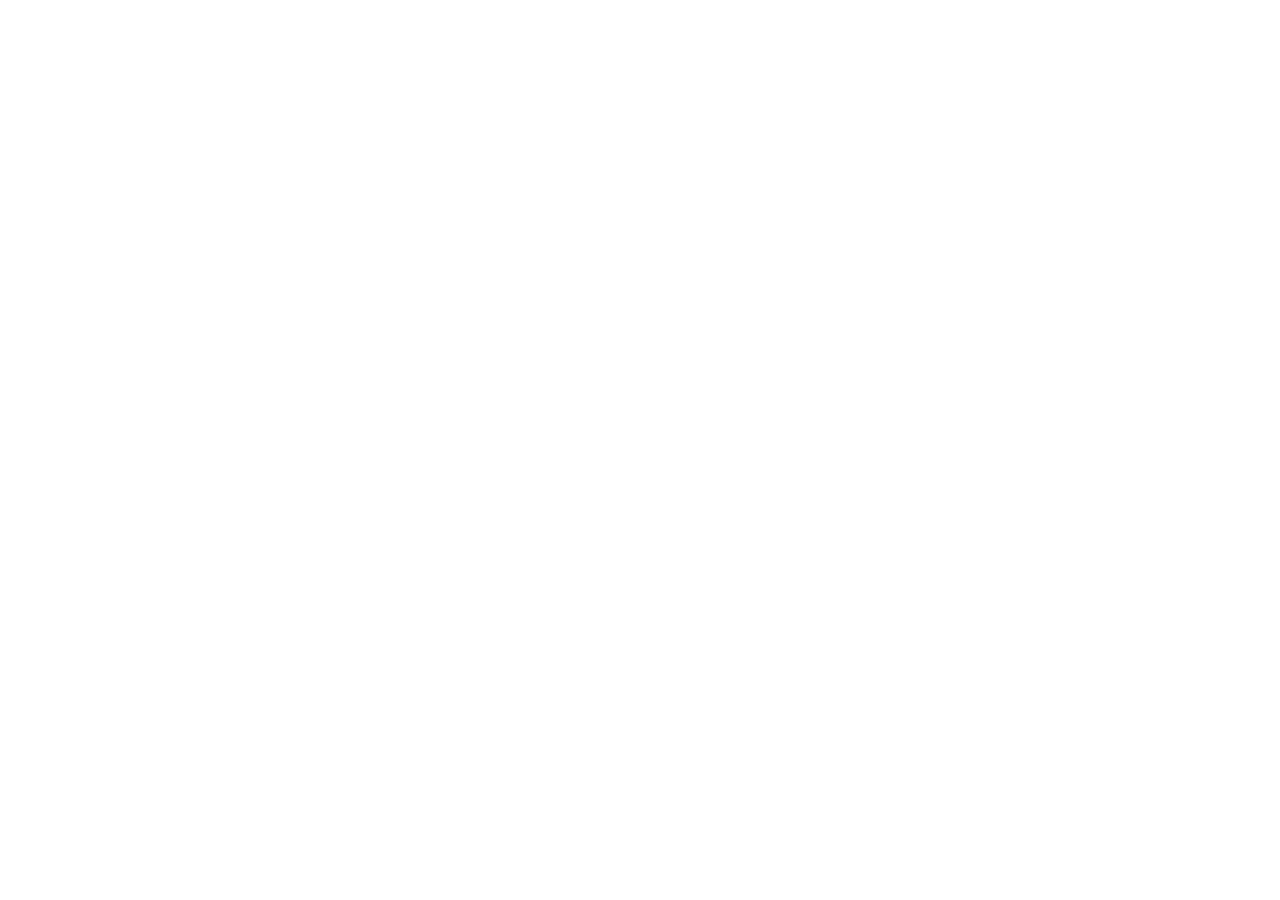
==== commit 856503d3: "Point Directory links to directory.dynamiceldorado.com Co-Authored-By: Claude Opus 5.5 <noreply@anth" ====
--- a/directory/index.html
+++ b/directory/index.html
@@ -1,270 +1,8 @@
-<!doctype html><html><head><meta charset=utf8><meta name=viewport content="width=device-width,initial-scale=1,viewport-fit=cover"><style>:root{color-scheme:light;box-sizing:border-box;padding-top:env(safe-area-inset-top,0px);padding-bottom:env(safe-area-inset-bottom,0px)}html{scroll-padding-top:env(safe-area-inset-top,0px)}body{margin:0;padding:0;font:14px -apple-system,BlinkMacSystemFont,sans-serif;background:#fff;color:#000}img{max-width:100%}[hidden]:not([hidden=until-found i]){display:none!important}</style></head><body>
+<!doctype html><html lang="en"><head><meta charset="utf-8">
 <title>Atlanta Comedy Directory</title>
-<style id="dir-css">
-/* Layout: masthead + sticky filter bar + responsive card grid; owner-only editor drawer */
-:root{
-  --bg:#f5f6f1; --surface:#ffffff; --fg:#14231c; --muted:#56655d; --line:#d9ded5;
-  --green:#0f3d2e; --gold:#b8891a; --gold-hi:#d6a92a; --on-green:#f4efdc;
-  --clown:#d23a3a; --burlesque:#8a4fc7; --standup:#2f6fd6; --improv:#2e9d58; --sketch:#e0b400; --other:#8a948e;
-  --display:"Bricolage Grotesque", "Arial Narrow", Arial, sans-serif;
-  --body:"Atkinson Hyperlegible", system-ui, -apple-system, "Segoe UI", sans-serif;
-}
-@media (prefers-color-scheme: dark){:root:not([data-theme="light"]){
-  --bg:#0c1712; --surface:#13221b; --fg:#e6ebe4; --muted:#9aa89f; --line:#24362d;
-  --green:#163f30; --gold:#d6a92a; --gold-hi:#e8bf47; --on-green:#f4efdc; --other:#6f7a74; color-scheme:dark}}
-:root[data-theme="dark"]{
-  --bg:#0c1712; --surface:#13221b; --fg:#e6ebe4; --muted:#9aa89f; --line:#24362d;
-  --green:#163f30; --gold:#d6a92a; --gold-hi:#e8bf47; --on-green:#f4efdc; --other:#6f7a74; color-scheme:dark}
-*{box-sizing:border-box}
-body{background:var(--bg);color:var(--fg);font-family:var(--body);font-size:15px;line-height:1.5}
-.wrap{max-width:1120px;margin:0 auto;padding-inline:16px}
-header.mast{background:var(--green);color:var(--on-green);padding-block:28px 22px}
-.eyebrow{font-size:12px;letter-spacing:.14em;text-transform:uppercase;color:var(--gold-hi);font-weight:700}
-h1{font-family:var(--display);font-weight:800;font-size:clamp(30px,6vw,52px);line-height:1.02;margin:6px 0 10px;text-wrap:balance;color:var(--on-green)}
-h1 span{color:var(--gold-hi)}
-.lede{max-width:62ch;margin:0;color:var(--on-green);opacity:.9}
-.mast-meta{display:flex;flex-wrap:wrap;gap:8px 18px;margin-top:14px;font-size:13px;opacity:.85}
-.bar{position:sticky;top:env(safe-area-inset-top,0px);z-index:5;background:var(--bg);border-bottom:1px solid var(--line);padding-block:12px}
-.bar .wrap{display:flex;flex-direction:column;gap:10px}
-.row{display:flex;flex-wrap:wrap;gap:6px;align-items:center}
-.row label.lbl{font-size:11px;letter-spacing:.12em;text-transform:uppercase;color:var(--muted);font-weight:700;margin-right:4px;min-width:52px}
-input[type=search],input[type=text],input[type=url],select,textarea{font:inherit;color:var(--fg);background:var(--surface);border:1px solid var(--line);border-radius:8px;padding:8px 10px;width:100%}
-input:focus-visible,select:focus-visible,textarea:focus-visible,button:focus-visible{outline:2px solid var(--gold);outline-offset:2px}
-.chip{font:inherit;font-size:13px;border:1px solid var(--line);background:var(--surface);color:var(--fg);border-radius:999px;padding:4px 11px;cursor:pointer;display:inline-flex;align-items:center;gap:6px}
-.chip[aria-pressed="true"]{background:var(--green);color:var(--on-green);border-color:var(--green)}
-.sq{width:10px;height:10px;border-radius:2px;display:inline-block;flex:none}
-.count{font-size:13px;color:var(--muted)}
-main{padding-block:20px 48px}
-.group{margin-bottom:30px}
-.group h2{font-family:var(--display);font-size:22px;margin:0 0 12px;display:flex;align-items:baseline;gap:10px}
-.group h2 small{font-family:var(--body);font-size:13px;color:var(--muted);font-weight:400}
-.grid{display:grid;grid-template-columns:repeat(auto-fill,minmax(270px,1fr));gap:12px}
-.card{background:var(--surface);border:1px solid var(--line);border-radius:10px;padding:14px 14px 12px;display:flex;flex-direction:column;gap:6px;min-width:0}
-.card h3{margin:0;font-size:17px;line-height:1.25;font-family:var(--display);font-weight:700}
-.card h3 a{color:inherit;text-decoration:none;border-bottom:2px solid var(--gold)}
-.card h3 a:hover{color:var(--gold)}
-.where{font-size:13px;color:var(--muted)}
-.note{margin:0;font-size:14px}
-.tags{display:flex;flex-wrap:wrap;gap:6px;margin-top:auto;padding-top:4px}
-.tag{font-size:12px;display:inline-flex;align-items:center;gap:5px;color:var(--muted)}
-.area{font-size:11px;font-weight:700;letter-spacing:.08em;padding:1px 6px;border-radius:4px;border:1px solid var(--line);color:var(--muted)}
-.area.otp{border-color:var(--gold);color:var(--gold)}
-.own{display:flex;gap:8px;margin-top:6px}
-.btn{font:inherit;font-size:13px;border-radius:8px;padding:7px 12px;border:1px solid var(--line);background:var(--surface);color:var(--fg);cursor:pointer}
-.btn.primary{background:var(--green);color:var(--on-green);border-color:var(--green)}
-.btn.gold{background:var(--gold);color:#1b1404;border-color:var(--gold);font-weight:700}
-.btn.link{border:none;background:none;padding:2px 0;text-decoration:underline;color:var(--muted)}
-.empty{padding:24px;border:1px dashed var(--line);border-radius:10px;color:var(--muted)}
-section.suggest{background:var(--surface);border:1px solid var(--line);border-radius:12px;padding:18px;margin-top:10px}
-section.suggest h2{font-family:var(--display);margin:0 0 6px;font-size:22px}
-.form{display:grid;grid-template-columns:repeat(auto-fit,minmax(220px,1fr));gap:10px;margin-top:12px}
-.form .full{grid-column:1/-1}
-.form label{font-size:12px;font-weight:700;color:var(--muted);display:flex;flex-direction:column;gap:4px}
-.checks{display:flex;flex-wrap:wrap;gap:10px;font-size:14px}
-.checks label{flex-direction:row;align-items:center;gap:6px;font-weight:400;color:var(--fg);font-size:14px}
-pre.out{white-space:pre-wrap;background:var(--bg);border:1px solid var(--line);border-radius:8px;padding:10px;font-size:13px;margin:10px 0 0}
-.ownerbar{background:var(--gold);color:#1b1404}
-.ownerbar .wrap{display:flex;flex-wrap:wrap;gap:10px;align-items:center;justify-content:space-between;padding-block:8px;font-size:14px}
-.status{font-size:13px;color:var(--muted);min-height:1.4em}
-footer{border-top:1px solid var(--line);padding-block:18px 30px;font-size:13px;color:var(--muted)}
-@media (prefers-reduced-motion: reduce){*{transition:none!important}}
-</style>
-<link rel="stylesheet" href="https://fonts.googleapis.com/css2?family=Atkinson+Hyperlegible:wght@400;700&family=Bricolage+Grotesque:opsz,wght@12..96,700;12..96,800&display=swap">
-<div id="dir-root"></div>
-<script type="application/json" id="dir-data">{"updated": "2026-10-15", "items": [{"id": "dads-garage", "name": "Dad's Garage", "type": "venue", "area": "ITP", "where": "569 Ezzard St SE · Old Fourth Ward", "url": "https://www.dadsgarage.com", "note": "Atlanta's long-running improv theater: weekly improv, sketch and family shows, plus Dad's Garage University classes in improv, stand-up, sketch and burlesque.", "genres": ["improv", "sketch", "standup", "burlesque"], "ig": ""}, {"id": "react-theatre", "name": "React Theatre", "type": "venue", "area": "ITP", "where": "572 Edgewood Ave SE · Old Fourth Ward", "url": "https://www.dadsgarage.com/react-calendar", "note": "Run by Dad's Garage. Student and indie improv shows, late-night jams, an open mic, and visiting-artist events.", "genres": ["improv", "standup", "clown"], "ig": ""}, {"id": "whole-world", "name": "Whole World Improv Theatre", "type": "venue", "area": "ITP", "where": "1216 Spring St NW · Midtown", "url": "https://www.wholeworldtheatre.com", "note": "Short-form improv on Friday and Saturday nights, late shows, and 10-week improv classes.", "genres": ["improv"], "ig": ""}, {"id": "laughing-skull", "name": "Laughing Skull Lounge", "type": "venue", "area": "ITP", "where": "878 Peachtree St NE · Midtown", "url": "https://www.laughingskulllounge.com", "note": "Dedicated stand-up room with weeknight open mics, weekend local showcases, and stand-up classes.", "genres": ["standup"], "ig": ""}, {"id": "punchline", "name": "The Punchline", "type": "venue", "area": "ITP", "where": "Roswell Rd · Buckhead", "url": "https://www.punchline.com", "note": "Classic stand-up club with nightly shows. Also home to Jeff Justice's Comedy Workshoppe classes.", "genres": ["standup"], "ig": ""}, {"id": "helium", "name": "Helium Comedy Club", "type": "venue", "area": "OTP", "where": "Alpharetta", "url": "https://atlanta.heliumcomedy.com", "note": "Touring headliners in the main room, plus smaller shows \"In The Other Room.\"", "genres": ["standup"], "ig": ""}, {"id": "onward", "name": "Onward Theatre", "type": "venue", "area": "ITP", "where": "711 Catherine St SW · Southwest Atlanta", "url": "https://onwardtheatre.org", "note": "Improv, stand-up and short-play nights, plus stand-up and musical improv classes.", "genres": ["improv", "standup", "variety"], "ig": ""}, {"id": "alley-stage", "name": "The Alley Stage", "type": "venue", "area": "OTP", "where": "11 Anderson St · Marietta Square", "url": "https://www.alleystage.org", "note": "Weekend comedy, a Tuesday open mic, monthly improv nights, and stand-up, improv and sketch classes.", "genres": ["improv", "standup", "sketch"], "ig": ""}, {"id": "awp", "name": "Atlanta Workshop Players · Studio 13", "type": "venue", "area": "OTP", "where": "Roswell", "url": "https://www.atlantaworkshopplayers.com", "note": "Saturday-night improv in a blackbox, with adult and youth troupes.", "genres": ["improv"], "ig": ""}, {"id": "aurora-cineplex", "name": "Aurora Cineplex", "type": "venue", "area": "OTP", "where": "5100 Commerce Pkwy · Roswell", "url": "https://linktr.ee/auroracineplex", "note": "A movie theater that hosts monthly live improv, watched from heated recliners.", "genres": ["improv"], "ig": ""}, {"id": "7-stages", "name": "7 Stages", "type": "venue", "area": "ITP", "where": "1105 Euclid Ave NE · Little Five Points", "url": "https://www.7stages.org", "note": "Experimental and international theater. It hosts the Atlanta Comedy Film Festival.", "genres": ["variety"], "ig": ""}, {"id": "red-light", "name": "Red Light Café", "type": "venue", "area": "ITP", "where": "Virginia-Highland", "url": "", "note": "Music and cabaret venue, home of Tease Tuesday Burlesque.", "genres": ["burlesque"], "ig": ""}, {"id": "tucker-brewing", "name": "Tucker Brewing Company", "type": "venue", "area": "OTP", "where": "2003 S Bibb Dr · Tucker", "url": "", "note": "A brewery that hosts occasional stand-up nights and comedy fundraisers.", "genres": ["standup"], "ig": ""}, {"id": "safety-third", "name": "Safety Third Improv", "type": "show", "area": "OTP", "where": "Third Fridays · Aurora Cineplex, Roswell", "url": "https://www.safetythirdimprov.com", "note": "An 18+ improv troupe playing a monthly show built from audience suggestions.", "genres": ["improv"], "ig": ""}, {"id": "blackground", "name": "BlackGround", "type": "show", "area": "ITP", "where": "Dad's Garage", "url": "https://www.dadsgarage.com/shows", "note": "Dad's Garage's Black improv ensemble, the spiritual successor to Dark Side of the Room. Its newer cohort performs as BlackGround NXT.", "genres": ["improv"], "ig": ""}, {"id": "the-dynamic", "name": "The Dynamic", "type": "show", "area": "ITP", "where": "Often at React Theatre", "url": "", "note": "Independent improv team, formerly the Dynamic El Dorado house team.", "genres": ["improv"], "ig": ""}, {"id": "scandal", "name": "Scandal!", "type": "show", "area": "ITP", "where": "Dad's Garage", "url": "https://www.dadsgarage.com/shows", "note": "Dad's Garage's improvised soap opera, which runs in seasons.", "genres": ["improv"], "ig": ""}, {"id": "funny-bus", "name": "Funny Bus ATL", "type": "show", "area": "ITP", "where": "Departs Margaret Mitchell House · Midtown", "url": "https://www.funnybus.net/atlanta", "note": "A comedy city tour on a bus, hosted by local comedians. BYOB.", "genres": ["standup"], "ig": ""}, {"id": "tease-tuesday", "name": "Tease Tuesday Burlesque", "type": "show", "area": "ITP", "where": "Second Tuesdays · Red Light Café", "url": "", "note": "A monthly burlesque night.", "genres": ["burlesque"], "ig": ""}, {"id": "squeeze-clown", "name": "Squeeze the Clown", "type": "show", "area": "ITP", "where": "Atlanta area", "url": "http://www.squeezetheclown.com", "note": "An Atlanta-area clown who appears at Clowns Without Borders-USA events, including an Atlanta Backyard Bash.", "genres": ["clown"], "ig": ""}, {"id": "ded", "name": "Dynamic El Dorado", "type": "classes", "area": "ITP", "where": "Old Fourth Ward · visiting workshops, plus shows at partner venues", "url": "https://dynamiceldorado.com", "note": "A comedy incubator that brings visiting instructors for clown, bouffon, improv, stand-up and sketch workshops, and produces shows at partner venues.", "genres": ["clown", "improv", "standup", "sketch"], "ig": "@dynamiceldorado"}, {"id": "dads-garage-u", "name": "Dad's Garage University", "type": "classes", "area": "ITP", "where": "Dad's Garage & React Theatre", "url": "https://dads-garage.coursestorm.com/browse", "note": "Eight-week classes from Level 1 improv to performance labs, plus stand-up, sketch, burlesque and a 55+ improv track.", "genres": ["improv", "standup", "sketch", "burlesque"], "ig": ""}, {"id": "jeff-justice", "name": "Jeff Justice's Comedy Workshoppe", "type": "classes", "area": "ITP", "where": "At The Punchline · Buckhead", "url": "https://comedyworkshoppe.com", "note": "Long-running Atlanta stand-up classes, Level I and II.", "genres": ["standup"], "ig": ""}, {"id": "sketchworks", "name": "Sketchworks Comedy", "type": "classes", "area": "ITP", "where": "Atlanta", "url": "https://www.sketchworkscomedy.com", "note": "A sketch comedy company offering sketch writing classes and one-on-one coaching.", "genres": ["sketch"], "ig": ""}, {"id": "alliance-improv", "name": "Alliance Theatre: Adult Improv", "type": "classes", "area": "ITP", "where": "1280 Peachtree St NE · Midtown", "url": "https://www.alliancetheatre.org/education/class/improv-i", "note": "Small adult improv classes at the Woodruff Arts Center.", "genres": ["improv"], "ig": ""}, {"id": "stage-door", "name": "Stage Door Theatre: Adult Improv", "type": "classes", "area": "OTP", "where": "Dunwoody", "url": "https://stagedoortheatrega.org/adult-improv-classes/", "note": "Sunday adult improv classes at several levels.", "genres": ["improv"], "ig": ""}, {"id": "community-jam", "name": "Dad's Garage Community Jam", "type": "openmic", "area": "ITP", "where": "Tuesdays 8 PM · Dad's Garage", "url": "https://www.dadsgarage.com/shows", "note": "A free improv jam open to everyone.", "genres": ["improv"], "ig": ""}, {"id": "after-jam", "name": "The After Jam", "type": "openmic", "area": "ITP", "where": "Tuesdays 10:15 PM · React Theatre", "url": "https://www.dadsgarage.com/react-calendar", "note": "A late-night improv jam that runs until everyone has played. $6 to play.", "genres": ["improv"], "ig": ""}, {"id": "leah-mic", "name": "Leah Open Mic", "type": "openmic", "area": "ITP", "where": "Wednesdays 10:15 PM · React Theatre", "url": "https://www.dadsgarage.com/react-calendar", "note": "Five minutes of stage time. 18+.", "genres": ["standup"], "ig": ""}, {"id": "skull-mic", "name": "Laughing Skull Open Mic", "type": "openmic", "area": "ITP", "where": "Mon–Wed 8 PM · Laughing Skull Lounge", "url": "https://www.laughingskulllounge.com", "note": "Weeknight stand-up open mic.", "genres": ["standup"], "ig": ""}, {"id": "alley-mic", "name": "Alley Stage Comedy Open Mic", "type": "openmic", "area": "OTP", "where": "Tuesdays · Marietta Square", "url": "https://www.alleystage.org/events/80422", "note": "Weekly stand-up open mic. $10 entry.", "genres": ["standup"], "ig": ""}, {"id": "popcast", "name": "The Tim Andrews Popcast", "type": "podcast", "area": "", "where": "95.5 WSB", "url": "https://wsbradio.com/onair/popcast", "note": "Conversations about Atlanta comedy, film, pop culture and the stage scene.", "genres": ["variety"], "ig": ""}, {"id": "yes-and", "name": "Yes, And (archive)", "type": "podcast", "area": "", "where": "Host: Rylee Cravens · 2023–24", "url": "https://yesandpod.podbean.com", "note": "Interviews with Atlanta improvisers and comedians about taking risks on stage.", "genres": ["improv"], "ig": ""}, {"id": "hot-comics", "name": "Hot Comics (archive)", "type": "podcast", "area": "", "where": "Hosts: Lisandra Vazquez & Brandi Unger · 2022–23", "url": "https://podcasts.apple.com/us/podcast/hot-comics/id1613648867", "note": "Atlanta stand-ups chat with local comics, late-night-talk-show style.", "genres": ["standup"], "ig": ""}, {"id": "acff", "name": "Atlanta Comedy Film Festival", "type": "festival", "area": "ITP", "where": "January · 7 Stages", "url": "https://filmfreeway.com/AtlantaComedyFilmFestival", "note": "Comedy shorts, features, sketch and stand-up films. The 2027 festival runs Jan 22–24.", "genres": ["sketch", "standup"], "ig": ""}, {"id": "west-end-fest", "name": "West End Comedy Fest", "type": "festival", "area": "ITP", "where": "March · West End", "url": "https://www.westendcomedyfest.com", "note": "A neighborhood festival with 75+ comedians across West End venues.", "genres": ["standup"], "ig": ""}, {"id": "atl-fringe", "name": "Atlanta Fringe Festival", "type": "festival", "area": "ITP", "where": "Late May–June", "url": "https://atlantafringe.org", "note": "An annual performance festival, with 2026's edition running May 27–June 7.", "genres": ["variety", "clown"], "ig": ""}, {"id": "allimprov", "name": "AllImprov: Atlanta", "type": "resource", "area": "", "where": "Online calendar", "url": "https://allimprov.com/atlanta/", "note": "A running calendar of Atlanta improv shows, jams and classes.", "genres": ["improv"], "ig": ""}, {"id": "flopbox", "name": "FlopBox: Atlanta", "type": "resource", "area": "", "where": "Online calendar", "url": "https://flopbox.net/city/atlanta", "note": "An alt-comedy and clown calendar, now with an Atlanta page.", "genres": ["clown", "variety"], "ig": ""}, {"id": "lcc", "name": "Live Comedy (cheap!)", "type": "resource", "area": "", "where": "Weekly newsletter · Wednesdays", "url": "https://dynamiceldorado.com", "note": "A weekly email from Dynamic El Dorado: a short, hand-picked list of Atlanta's lesser-known live comedy.", "genres": ["clown", "burlesque", "standup", "improv", "sketch"], "ig": ""}, {"id": "no-shame", "name": "No Shame", "type": "openmic", "area": "OTP", "where": "Fridays 10 PM · Georgia Ensemble Theatre at Act3 Playhouse, 6285-R Roswell Rd · Sandy Springs", "url": "https://get.org/noshame/", "note": "A weekly late-night open stage: the first 15 to sign up (from 9:30 PM) get up to five minutes for anything original, including stand-up, improv, music and monologues. $5, or $10 to BYOB. 18+. Updates on Instagram @noshameatlanta.", "genres": ["variety", "standup", "improv"], "ig": "@noshameatlanta"}, {"id": "georgia-ensemble", "name": "Georgia Ensemble Theatre · Act3 Playhouse", "type": "venue", "area": "OTP", "where": "6285-R Roswell Rd · Sandy Springs", "url": "https://get.org", "note": "A professional theater company, and home of the Friday-night No Shame open stage.", "genres": ["variety"], "ig": ""}, {"id": "kos", "name": "KOS", "type": "venue", "area": "OTP", "where": "598 W Atlanta St SE, Suite A · Marietta", "url": "https://www.koscobb.org/", "ig": "@smyrnakosinc", "note": "A Cobb County learning community that hosts stand-up classes, Tom Patillo's classes and a writers' room every other Monday.", "genres": ["standup", "sketch"]}, {"id": "the-supermarket", "name": "The Supermarket", "type": "venue", "area": "ITP", "where": "638 N Highland Ave NE · Poncey-Highland", "url": "https://www.thesupermarketatl.com/", "ig": "@thesupermarket.atl", "note": "A DIY arts venue on Atlanta's Eastside that hosts comedy and other live shows. Check its calendar for comedy nights.", "genres": ["variety"]}, {"id": "boggs-social", "name": "Bogg's Social & Supply", "type": "venue", "area": "", "where": "West side, just off the Beltline", "url": "https://www.boggssocial.com/", "ig": "@boggssocial", "note": "A social venue that has hosted comedy events. Check its calendar for upcoming shows.", "genres": ["standup"]}, {"id": "whiplash", "name": "Whiplash Comedy", "type": "venue", "area": "ITP", "where": "Ponce City Market · Old Fourth Ward", "url": "https://www.whiplashcomedy.com/", "ig": "", "note": "A comedy club above City Winery at Ponce City Market, opened October 12, 2026 by the former operator of Laughing Skull Lounge.", "genres": ["standup"]}, {"id": "tom-patillo", "name": "Tom Patillo Classes", "type": "classes", "area": "OTP", "where": "KOS · Marietta", "url": "https://www.koscobb.org/", "ig": "", "note": "Upcoming classes taught by Tom Patillo at KOS in Marietta.", "genres": ["standup"]}, {"id": "kos-writers-room", "name": "KOS Writers' Room", "type": "classes", "area": "OTP", "where": "KOS · Marietta · every other Monday", "url": "https://www.koscobb.org/", "ig": "", "note": "A writers' room every other Monday, hosted by Leah Marie. Writers bring work in progress and build it with the group.", "genres": ["standup", "sketch"]}, {"id": "ladies-who-lunch", "name": "Ladies Who Lunch", "type": "show", "area": "", "where": "Atlanta", "url": "", "ig": "", "note": "An Atlanta improv group.", "genres": ["improv"]}, {"id": "laughing-skull-fest", "name": "Laughing Skull Comedy Festival", "type": "festival", "area": "ITP", "where": "Midtown · Laughing Skull Lounge · dates vary", "url": "https://www.laughingskulllounge.com", "ig": "", "note": "An annual stand-up festival from Laughing Skull Lounge, with local and touring comics across multiple shows. Check the lounge for the next dates.", "genres": ["standup"]}, {"id": "all-the-laughs", "name": "All The Laughs Comedy Festival", "type": "festival", "area": "", "where": "Atlanta · dates vary", "url": "https://filmfreeway.com/AllTheLaughsComedyAwards", "ig": "", "note": "A comedy festival and awards program that takes submissions through FilmFreeway.", "genres": ["standup", "sketch"]}, {"id": "billy-willig-podcast", "name": "Billy Willig's Billy Podcast", "type": "podcast", "area": "", "where": "Podcast", "url": "https://www.instagram.com/billypodcast/", "ig": "@billypodcast", "note": "A podcast hosted by comedian Billy Willig.", "genres": ["standup"]}, {"id": "whats-good-atlanta", "name": "What's Good, Atlanta?", "type": "podcast", "area": "", "where": "WABE", "url": "https://www.wabe.org/podcasts/whatsgoodatlanta/whats-good-atlanta/", "ig": "", "note": "A WABE public-radio podcast about Atlanta culture and the people shaping it.", "genres": ["variety"]}, {"id": "cheaties", "name": "Cheaties", "type": "podcast", "area": "", "where": "Hosted by Lace Larrabee & Katherine Blanford", "url": "https://search.podderapp.com/podcast/cheaties-with-lace-larrabee-and-katherine-blanford", "ig": "@cheatiespodcast", "note": "A comedy podcast hosted by Lace Larrabee and Katherine Blanford.", "genres": ["standup"]}, {"id": "amy-brown-podcast", "name": "Amy Brown Comedy Podcast", "type": "podcast", "area": "", "where": "Podcast", "url": "https://amybrowncomedy.com/podcast", "ig": "", "note": "A weekly comedy podcast hosted by Amy Brown, with a guest comic each episode.", "genres": ["standup"]}, {"id": "hey-im-coming-atl", "name": "Hey I'm Coming to Atlanta", "type": "resource", "area": "", "where": "Facebook group", "url": "", "ig": "", "note": "A Facebook group where touring comics announce they're coming to Atlanta and look for local shows.", "genres": ["standup"]}, {"id": "atl-comedy-discord", "name": "Atlanta Comedy Discord", "type": "resource", "area": "", "where": "Discord server", "url": "", "ig": "", "note": "An online community for Atlanta comics and comedy fans: show announcements, open-mic chatter and collaborators.", "genres": ["standup", "improv", "sketch"]}, {"id": "hot-breath", "name": "Hot Breath!", "type": "podcast", "area": "", "where": "Host: Joel Byars", "url": "https://hotbreath.beehiiv.com", "ig": "", "note": "Joel Byars interviews comedians, from Atlanta favorites to national headliners. 400+ episodes.", "genres": ["standup"]}, {"id": "relapse-comedy", "name": "Relapse Comedy · Comedy City", "type": "venue", "area": "", "where": "Atlanta", "url": "https://relapsecomedy.com/Home", "ig": "", "note": "Relapse Theatre's Comedy City booking platform for showtime slots, with a Relapse University class program.", "genres": ["variety", "standup", "improv", "sketch"]}]}</script>
-<script id="dir-app">
-(function(){
-  var GENRES=[["clown","Clown","--clown"],["burlesque","Burlesque","--burlesque"],["standup","Stand-up","--standup"],["improv","Improv","--improv"],["sketch","Sketch","--sketch"],["variety","Variety & theater","--other"]];
-  var TYPES=[["venue","Theaters & clubs"],["show","Shows & troupes"],["openmic","Open mics & jams"],["classes","Classes & schools"],["podcast","Podcasts"],["festival","Festivals"],["performer","Performers"],["resource","Calendars & resources"]];
-  var data; try{data=JSON.parse(document.getElementById("dir-data").textContent)}catch(e){data={updated:"",items:[]}}
-  var state={q:"",genre:null,type:null,area:null,owner:false,dirty:false,editing:null,canSubmit:false,showInbox:false,pending:[],names:{}};
-  var dbApi=null,userApi=null,myId=null;
-  var root=document.getElementById("dir-root");
-  function gColor(g){for(var i=0;i<GENRES.length;i++)if(GENRES[i][0]===g)return "var("+GENRES[i][2]+")";return "var(--other)"}
-  function gName(g){for(var i=0;i<GENRES.length;i++)if(GENRES[i][0]===g)return GENRES[i][1];return g}
-  function el(tag,attrs,kids){var n=document.createElement(tag);if(attrs)for(var k in attrs){if(k==="text")n.textContent=attrs[k];else if(k==="on")for(var ev in attrs.on)n.addEventListener(ev,attrs.on[ev]);else n.setAttribute(k,attrs[k])}(kids||[]).forEach(function(c){if(c)n.appendChild(typeof c==="string"?document.createTextNode(c):c)});return n}
-  function sq(g){var s=el("span",{class:"sq","aria-hidden":"true"});s.style.background=gColor(g);return s}
-  function matches(it){
-    if(state.genre&&(it.genres||[]).indexOf(state.genre)<0)return false;
-    if(state.type&&it.type!==state.type)return false;
-    if(state.area&&it.area!==state.area)return false;
-    if(state.q){var hay=(it.name+" "+(it.where||"")+" "+(it.note||"")+" "+(it.genres||[]).join(" ")).toLowerCase();if(hay.indexOf(state.q.toLowerCase())<0)return false}
-    return true}
-  function chip(label,pressed,onclick,g){var c=el("button",{class:"chip",type:"button","aria-pressed":pressed?"true":"false",on:{click:onclick}},[g?sq(g):null,label]);return c}
-  function render(){
-    root.textContent="";
-    if(state.owner){root.appendChild(el("div",{class:"ownerbar"},[el("div",{class:"wrap"},[
-      el("span",{text:state.dirty?"You have unpublished changes.":"Owner mode: add, edit or remove listings, then publish."}),
-      el("span",{class:"row"},[dbApi?el("button",{class:"btn",type:"button",on:{click:function(){state.showInbox=!state.showInbox;render()}}},["Inbox ("+state.pending.length+")"]):null,el("button",{class:"btn",type:"button",on:{click:function(){openEditor(null)}}},["Add listing"]),
-        el("button",{class:"btn primary",type:"button",id:"pubbtn",on:{click:publishNow}},[state.dirty?"Publish changes":"Published"])])])]))}
-    if(state.owner&&state.showInbox)root.appendChild(inboxSection());
-    var mast=el("header",{class:"mast"},[el("div",{class:"wrap"},[
-      el("div",{class:"eyebrow",text:"From Live Comedy (cheap!) · Dynamic El Dorado"}),
-      el("h1",{},["Atlanta Comedy ",el("span",{text:"Directory"})]),
-      el("p",{class:"lede",text:"Where to see it, learn it and do it: the theaters, troupes, open mics, classes, podcasts and festivals that make up Atlanta's comedy scene, inside and outside the Perimeter."}),
-      el("div",{class:"mast-meta"},[el("span",{text:data.items.length+" listings"}),el("span",{text:"Last updated "+(data.updated||"—")})])])]);
-    root.appendChild(mast);
-    var search=el("input",{type:"search",id:"q",placeholder:"Search names, neighborhoods, notes…","aria-label":"Search the directory",value:state.q});
-    search.addEventListener("input",function(){state.q=search.value;renderResults()});
-    var gRow=el("div",{class:"row"},[el("label",{class:"lbl",text:"Genre"}),chip("All",!state.genre,function(){state.genre=null;render()})]);
-    GENRES.forEach(function(g){gRow.appendChild(chip(g[1],state.genre===g[0],function(){state.genre=state.genre===g[0]?null:g[0];render()},g[0]))});
-    var tRow=el("div",{class:"row"},[el("label",{class:"lbl",text:"Type"}),chip("All",!state.type,function(){state.type=null;render()})]);
-    TYPES.forEach(function(t){tRow.appendChild(chip(t[1],state.type===t[0],function(){state.type=state.type===t[0]?null:t[0];render()}))});
-    var aRow=el("div",{class:"row"},[el("label",{class:"lbl",text:"Where"}),chip("Anywhere",!state.area,function(){state.area=null;render()}),chip("ITP",state.area==="ITP",function(){state.area=state.area==="ITP"?null:"ITP";render()}),chip("OTP",state.area==="OTP",function(){state.area=state.area==="OTP"?null:"OTP";render()}),el("span",{class:"count",id:"count"})]);
-    root.appendChild(el("div",{class:"bar"},[el("div",{class:"wrap"},[search,gRow,tRow,aRow])]));
-    var main=el("main",{},[el("div",{class:"wrap"},[el("div",{id:"results"}),suggestSection()])]);
-    root.appendChild(main);
-    root.appendChild(el("footer",{},[el("div",{class:"wrap"},[el("p",{text:"Listings are checked against public sources and updated regularly. Details change: confirm dates and prices with the venue before you go. Performers are listed only when they submit themselves."})])]));
-    renderResults();
-  }
-  function renderResults(){
-    var box=document.getElementById("results");if(!box)return;box.textContent="";
-    var items=data.items.filter(matches);
-    var c=document.getElementById("count");if(c)c.textContent=items.length+" shown";
-    if(!data.items.length){box.appendChild(el("div",{class:"empty",text:"No listings yet. Use \"Suggest a listing\" below to add the first one."}));return}
-    TYPES.forEach(function(t){
-      var group=items.filter(function(i){return i.type===t[0]}).sort(function(a,b){return a.name.localeCompare(b.name)});
-      if(!group.length){if(t[0]==="performer"&&!state.type&&!state.genre&&!state.q&&!state.area)box.appendChild(el("div",{class:"group"},[el("h2",{},[t[1]]),el("div",{class:"empty",text:"Performers are opt-in. If you perform in Atlanta, suggest your own listing below."})]));return}
-      var grid=el("div",{class:"grid"});
-      group.forEach(function(it){grid.appendChild(card(it))});
-      box.appendChild(el("div",{class:"group"},[el("h2",{},[t[1],el("small",{text:group.length+""})]),grid]));
-    });
-    if(!items.length)box.appendChild(el("div",{class:"empty",text:"Nothing matches those filters. Clear one and try again."}));
-  }
-  function igHref(v){return v.indexOf("http")===0?v:"https://www.instagram.com/"+v.replace(/^@/,"")}
-  function igText(v){return v.indexOf("http")===0?"Instagram":"@"+v.replace(/^@/,"")}
-  function card(it){
-    var title=it.url?el("a",{href:it.url,target:"_blank",rel:"noopener"},[it.name]):it.name;
-    var tags=el("div",{class:"tags"});
-    if(it.area)tags.appendChild(el("span",{class:"area"+(it.area==="OTP"?" otp":""),text:it.area}));
-    (it.genres||[]).forEach(function(g){tags.appendChild(el("span",{class:"tag"},[sq(g),gName(g)]))});
-    var kids=[el("h3",{},[title])];
-    if(it.where)kids.push(el("div",{class:"where",text:it.where}));
-    if(it.ig)kids.push(el("div",{class:"where"},[el("a",{href:igHref(it.ig),target:"_blank",rel:"noopener"},[igText(it.ig)])]));
-    if(it.note)kids.push(el("p",{class:"note",text:it.note}));
-    kids.push(tags);
-    if(state.owner)kids.push(el("div",{class:"own"},[el("button",{class:"btn link",type:"button",on:{click:function(){openEditor(it)}}},["Edit"]),el("button",{class:"btn link",type:"button",on:{click:function(){removeItem(it)}}},["Remove"])]));
-    return el("article",{class:"card"},kids);
-  }
-  function fieldset(prefix,it){
-    it=it||{};
-    var f=el("div",{class:"form"});
-    function inp(id,label,val,type,full){var i=el("input",{id:prefix+id,type:type||"text"});i.value=val||"";f.appendChild(el("label",{class:full?"full":"",for:prefix+id},[label,i]));return i}
-    var name=inp("name","Name",it.name);
-    var sel=el("select",{id:prefix+"type"});TYPES.forEach(function(t){var o=el("option",{value:t[0],text:t[1]});if(it.type===t[0])o.selected=true;sel.appendChild(o)});
-    f.appendChild(el("label",{for:prefix+"type"},["Type",sel]));
-    var area=el("select",{id:prefix+"area"});[["","Not sure"],["ITP","ITP (inside the Perimeter)"],["OTP","OTP (outside the Perimeter)"]].forEach(function(a){var o=el("option",{value:a[0],text:a[1]});if((it.area||"")===a[0])o.selected=true;area.appendChild(o)});
-    f.appendChild(el("label",{for:prefix+"area"},["Area",area]));
-    var where=inp("where","Neighborhood / address / schedule",it.where);
-    var url=inp("url","Website or ticket link",it.url,"url",true);
-    var ig=inp("ig","Instagram (handle or link)",it.ig);
-    var note=el("textarea",{id:prefix+"note",rows:"3"});note.value=it.note||"";f.appendChild(el("label",{class:"full",for:prefix+"note"},["Short description",note]));
-    var checks=el("div",{class:"checks"});var boxes={};
-    GENRES.forEach(function(g){var cb=el("input",{type:"checkbox",id:prefix+"g-"+g[0]});cb.checked=(it.genres||[]).indexOf(g[0])>=0;boxes[g[0]]=cb;checks.appendChild(el("label",{for:prefix+"g-"+g[0]},[cb,sq(g[0]),g[1]]))});
-    f.appendChild(el("div",{class:"full"},[el("div",{class:"lbl",text:"Genres"}),checks]));
-    return {node:f,read:function(){return {name:name.value.trim(),type:sel.value,area:area.value,where:where.value.trim(),url:url.value.trim(),ig:ig.value.trim(),note:note.value.trim(),genres:GENRES.map(function(g){return g[0]}).filter(function(g){return boxes[g].checked})}}};
-  }
-  function suggestSection(){
-    var fs=fieldset("sg-");
-    var out=el("pre",{class:"out",id:"sg-out",hidden:""});
-    var status=el("div",{class:"status",id:"sg-status"});
-    var make=el("button",{class:"btn gold",type:"button",on:{click:function(){
-      var v=fs.read();if(!v.name){status.textContent="Add a name first.";return}
-      var txt="LISTING SUGGESTION\nName: "+v.name+"\nType: "+v.type+"\nArea: "+(v.area||"?")+"\nWhere: "+v.where+"\nLink: "+v.url+"\nInstagram: "+v.ig+"\nGenres: "+v.genres.join(", ")+"\nAbout: "+v.note;
-      out.textContent=txt;out.hidden=false;
-      if(navigator.clipboard&&navigator.clipboard.writeText){navigator.clipboard.writeText(txt).then(function(){status.textContent="Copied. Paste it into a reply to the Live Comedy (cheap!) newsletter and we'll add it."},function(){status.textContent="Select the text above and copy it, then paste it into a reply to the newsletter."})}else{status.textContent="Select the text above and copy it, then paste it into a reply to the newsletter."}
-    }}},["Copy my suggestion"]);
-    var direct=el("button",{class:"btn primary",type:"button",id:"sg-direct",on:{click:function(){
-      var v=fs.read();if(!v.name){status.textContent="Add a name first.";return}
-      direct.disabled=true;status.textContent="Sending…";
-      var body=Object.assign({},v,{status:"pending",submittedAt:new Date().toISOString(),submitter:myId||""});
-      dbApi.collection("submissions").doc(slug(v.name)+"-"+Date.now()).set(body).then(function(){status.textContent="Sent. It's in the review inbox now.";direct.disabled=false},function(err){direct.disabled=false;status.textContent=(err&&(err.code==="invalid_argument"||err.code==="not_granted"))?"Your access level can't submit directly. Use Copy instead and reply to the newsletter.":"Couldn't send ("+((err&&err.code)||"error")+"). Try Copy instead."});
-    }}},["Submit for review"]);
-    if(!state.canSubmit)direct.hidden=true;
-    return el("section",{class:"suggest",id:"suggest"},[el("h2",{text:"Suggest a listing"}),
-      el("p",{style:"margin:0;max-width:65ch",text:state.canSubmit?"Run a show, a mic, a troupe, a class or a podcast? Fill this in and submit it for review. Every listing gets checked before it goes up.":"Run a show, a mic, a troupe, a class or a podcast? Performing in Atlanta and want to be listed? Fill this in, copy it, and reply to any issue of the Live Comedy (cheap!) newsletter. Every listing gets checked before it goes up."}),
-      fs.node,el("div",{class:"row",style:"margin-top:12px"},[direct,make]),out,status]);
-  }
-  function inboxSection(){
-    var sec=el("section",{class:"suggest",id:"inbox",style:"margin:16px auto;max-width:1120px"},[el("h2",{text:"Review inbox"})]);
-    if(!state.pending.length){sec.appendChild(el("p",{class:"where",text:"No pending submissions. Invited contributors' suggestions land here."}));return el("div",{class:"wrap"},[sec])}
-    state.pending.forEach(function(p){
-      var d=p.data, who=state.names[d.submitter]||"A contributor";
-      var lines=[el("h3",{style:"margin:12px 0 2px;font-family:var(--display)",text:d.name}),
-        el("div",{class:"where",text:[d.type,d.area,d.where].filter(Boolean).join(" · ")+" — from "+who}),
-        d.note?el("p",{class:"note",text:d.note}):null,
-        d.url?el("div",{class:"where",text:d.url}):null,
-        el("div",{class:"tags"},(d.genres||[]).map(function(g){return el("span",{class:"tag"},[sq(g),gName(g)])})),
-        el("div",{class:"own"},[el("button",{class:"btn primary",type:"button",on:{click:function(ev){
-          ev.target.disabled=true;
-          var item={id:slug(d.name),name:d.name,type:d.type,area:d.area,where:d.where,url:d.url,ig:d.ig||"",note:d.note,genres:d.genres||[]};
-          dbApi.collection("submissions").doc(p.id).update({status:"approved"}).then(function(){data.items.push(item);data.updated=new Date().toISOString().slice(0,10);state.dirty=true;render()},function(){ev.target.disabled=false});
-        }}},["Approve (adds to page)"]),el("button",{class:"btn",type:"button",on:{click:function(ev){ev.target.disabled=true;dbApi.collection("submissions").doc(p.id).delete().catch(function(){ev.target.disabled=false})}}},["Dismiss"])])];
-      lines.forEach(function(n){if(n)sec.appendChild(n)});
-    });
-    sec.appendChild(el("p",{class:"where",text:"Approved listings go on the page. Hit Publish changes to make them public."}));
-    return el("div",{class:"wrap"},[sec]);
-  }
-  function slug(s){return s.toLowerCase().replace(/[^a-z0-9]+/g,"-").replace(/^-|-$/g,"").slice(0,48)||("item-"+Date.now())}
-  function openEditor(it){
-    var host=document.getElementById("editor");if(host)host.remove();
-    var fs=fieldset("ed-",it);
-    var sec=el("section",{class:"suggest",id:"editor"},[el("h2",{text:it?"Edit listing":"Add listing"}),fs.node,
-      el("div",{class:"row",style:"margin-top:12px"},[el("button",{class:"btn primary",type:"button",on:{click:function(){
-        var v=fs.read();if(!v.name)return;
-        if(it){Object.assign(it,v)}else{v.id=slug(v.name);data.items.push(v)}
-        data.updated=new Date().toISOString().slice(0,10);state.dirty=true;render();
-      }}},["Save to page"]),el("button",{class:"btn",type:"button",on:{click:function(){sec.remove()}}},["Cancel"])])]);
-    var main=document.querySelector("main .wrap");main.insertBefore(sec,main.firstChild);sec.scrollIntoView({block:"start"});
-  }
-  function removeItem(it){
-    var host=document.getElementById("editor");if(host)host.remove();
-    var sec=el("section",{class:"suggest",id:"editor"},[el("h2",{text:"Remove "+it.name+"?"}),
-      el("div",{class:"row"},[el("button",{class:"btn primary",type:"button",on:{click:function(){data.items=data.items.filter(function(x){return x!==it});data.updated=new Date().toISOString().slice(0,10);state.dirty=true;render()}}},["Remove listing"]),el("button",{class:"btn",type:"button",on:{click:function(){sec.remove()}}},["Keep it"])])]);
-    var main=document.querySelector("main .wrap");main.insertBefore(sec,main.firstChild);sec.scrollIntoView({block:"start"});
-  }
-  var artifactApi=null;
-  function buildDoc(){
-    var css=document.getElementById("dir-css").textContent;
-    var app=document.getElementById("dir-app").textContent;
-    var json=JSON.stringify(data).replace(/</g,"\\u003c");
-    var reset=":root{color-scheme:light;padding-top:env(safe-area-inset-top,0px);padding-bottom:env(safe-area-inset-bottom,0px)}body{margin:0;font:14px system-ui,sans-serif}img{max-width:100%}[hidden]{display:none!important}";
-    return '<!doctype html><html><head><meta charset=utf8><meta name=viewport content="width=device-width,initial-scale=1,viewport-fit=cover"><style>'+reset+'</style></head><body>'+
-      '<title>Atlanta Comedy Directory</title>\n<style id="dir-css">'+css+'</style>\n'+
-      '<link rel="stylesheet" href="https://fonts.googleapis.com/css2?family=Atkinson+Hyperlegible:wght@400;700&family=Bricolage+Grotesque:opsz,wght@12..96,700;12..96,800&display=swap">\n'+
-      '<div id="dir-root"></div>\n<script type="application/json" id="dir-data">'+json+'<\/script>\n<script id="dir-app">'+app+'<\/script></body></html>';
-  }
-  function publishNow(){
-    if(!state.dirty||!artifactApi)return;
-    var b=document.getElementById("pubbtn");if(b){b.textContent="Publishing…";b.disabled=true}
-    artifactApi.publish(buildDoc()).catch(function(err){
-      var code=err&&err.code;
-      if(b){b.disabled=false;b.textContent=code==="conflict"?"Someone published first. Reloading…":code==="rate_limited"?"Too many publishes. Try again in a minute.":"Couldn't publish ("+(code||"error")+"). Try again."}
-      if(code==="not_granted"||code==="not_writer"){state.owner=false;render()}
-    });
-  }
-  render();
-  if(window.claude&&window.claude.use){
-    Promise.all([window.claude.use("user"),window.claude.use("artifact"),window.claude.use("db")]).then(function(r){
-      userApi=r[0];artifactApi=r[1];dbApi=r[2];
-      if(!userApi)return;
-      var jobs=[userApi.canEdit(),userApi.can("data.write"),userApi.id?userApi.id().catch(function(){return null}):Promise.resolve(null)];
-      return Promise.all(jobs).then(function(x){
-        var owner=!!x[0]&&!!artifactApi; myId=x[2];
-        state.canSubmit=!!dbApi&&x[1]!==false;
-        state.owner=owner;
-        if(owner&&dbApi){
-          dbApi.collection("submissions").where("status","==","pending").onSnapshot(function(snap){
-            state.pending=snap.docs.map(function(d){return {id:d.id,data:d.data()||{}}});
-            var ids=state.pending.map(function(p){return p.data.submitter}).filter(Boolean);
-            if(ids.length&&userApi.profiles){userApi.profiles(ids).then(function(ps){ids.forEach(function(id){if(ps&&ps[id]&&ps[id].name)state.names[id]=ps[id].name});render()}).catch(function(){render()})}else render();
-          },function(){});
-        }
-        render();
-      });
-    }).catch(function(){});
-  }
-})();
-</script>
-
-</body></html>+<meta http-equiv="refresh" content="0; url=https://directory.dynamiceldorado.com/">
+<link rel="canonical" href="https://directory.dynamiceldorado.com/">
+<meta name="viewport" content="width=device-width,initial-scale=1">
+</head><body style="font-family:system-ui,sans-serif;padding:24px">
+<p>The Atlanta Comedy Directory has moved to <a href="https://directory.dynamiceldorado.com/">directory.dynamiceldorado.com</a>.</p>
+</body></html>
